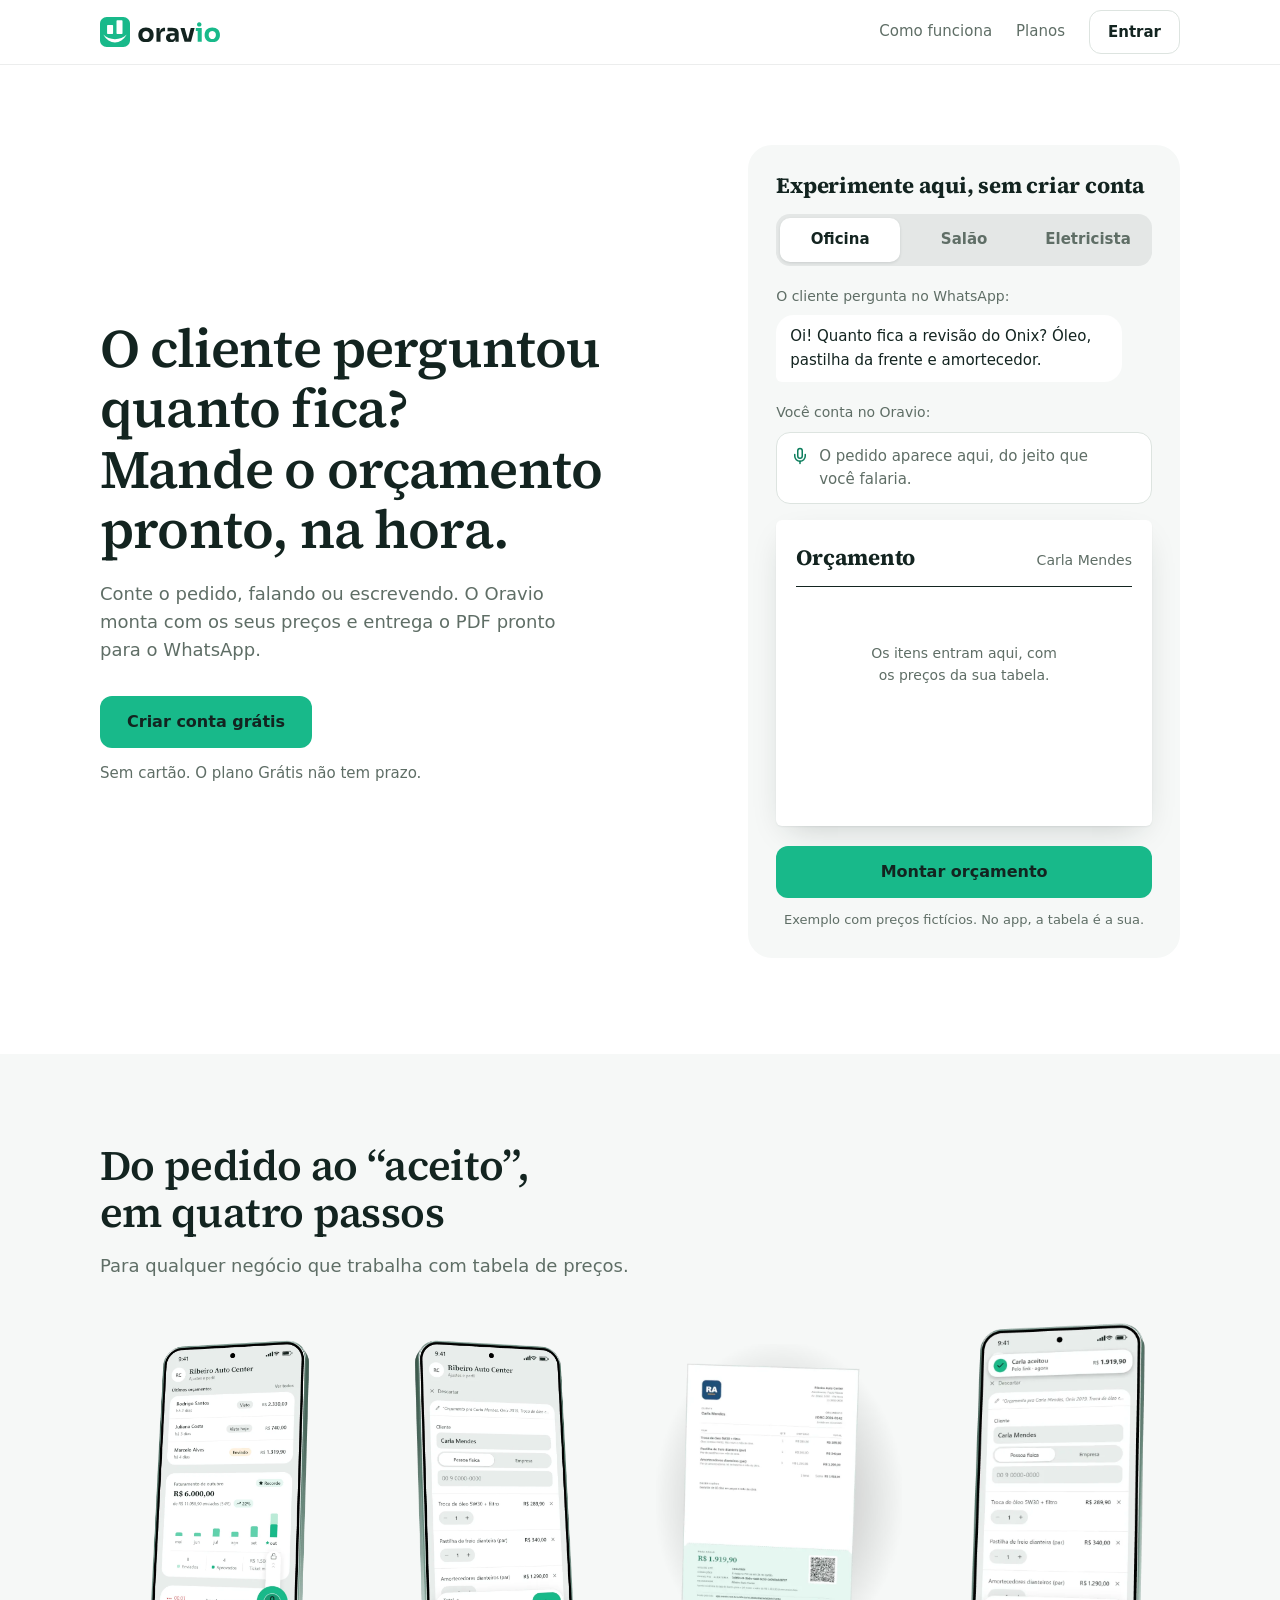
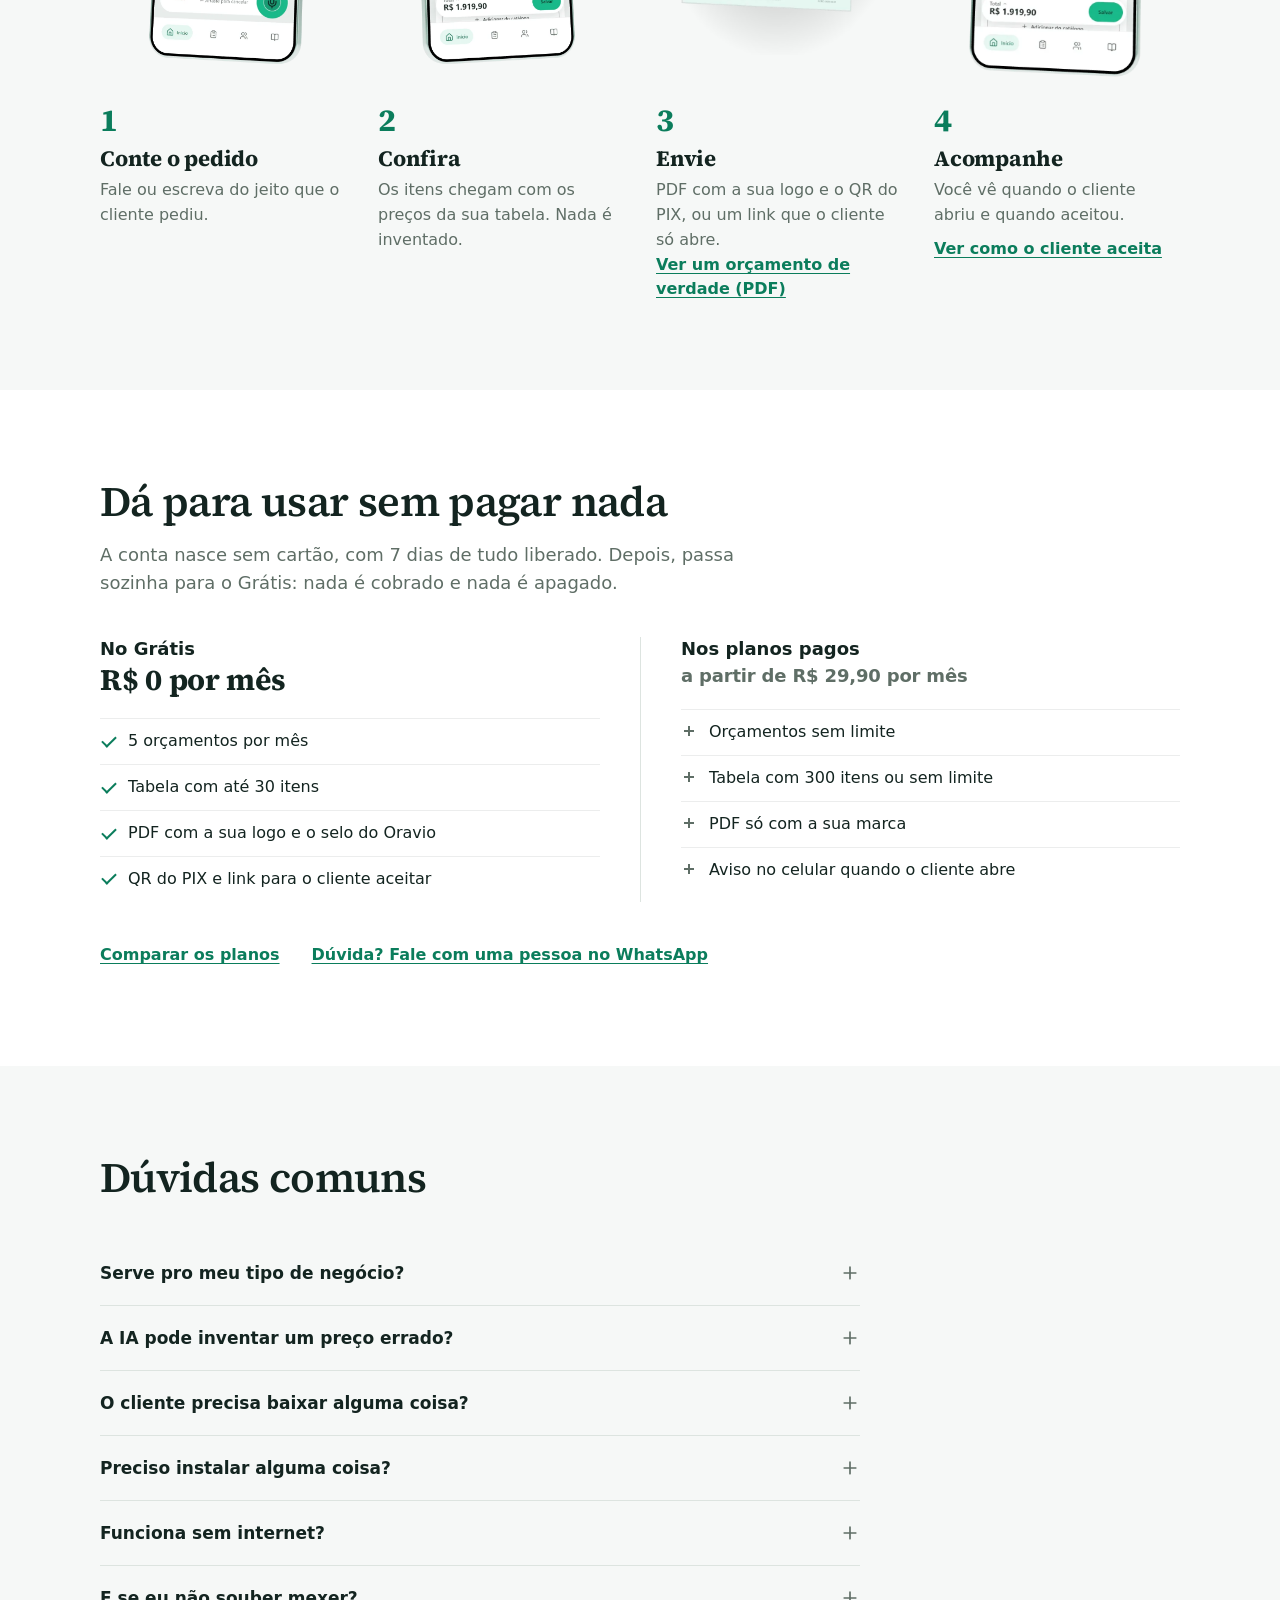
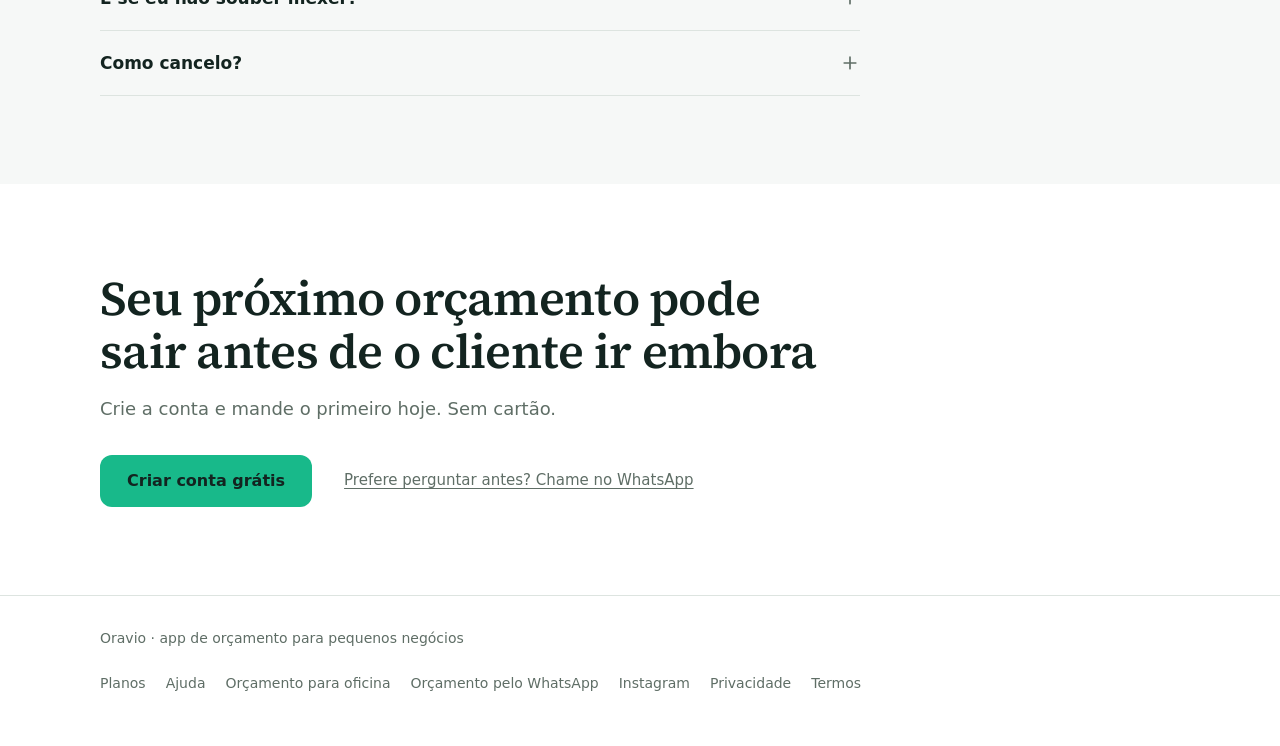
==== index.html @ 633d75f4 "Merge: aceite de exemplo da landing" ====
<!DOCTYPE html>
<html lang="pt-BR">
<head>
<meta charset="UTF-8">
<meta name="viewport" content="width=device-width, initial-scale=1.0, viewport-fit=cover">
<title>Oravio — App de orçamento para prestadores de serviço</title>
<link rel="icon" href="/favicon.ico" sizes="48x48">
<link rel="icon" href="/favicon.svg" type="image/svg+xml">
<link rel="apple-touch-icon" href="/apple-touch-icon.png">
<meta name="color-scheme" content="light dark">
<meta name="theme-color" content="#ffffff" media="(prefers-color-scheme: light)">
<meta name="theme-color" content="#0b100e" media="(prefers-color-scheme: dark)">
<meta name="description" content="App de orçamento para pequenos negócios: conte o pedido e o Oravio monta o orçamento com a sua tabela de preços, em PDF com a sua marca, PIX e link para o cliente aceitar. Tem plano Grátis, sem cartão.">
<meta property="og:title" content="Oravio — App de orçamento para prestadores de serviço">
<meta property="og:description" content="O cliente perguntou quanto fica? Mande o orçamento pronto, na hora. Tem plano Grátis, sem cartão.">
<meta property="og:url" content="https://oravio.com.br">
<meta property="og:type" content="website">
<meta property="og:locale" content="pt_BR">
<meta property="og:site_name" content="Oravio">
<meta property="og:image" content="https://oravio.com.br/og-oravio.jpg?v=5">
<meta property="og:image:type" content="image/jpeg">
<meta property="og:image:width" content="1200">
<meta property="og:image:height" content="630">
<meta property="og:image:alt" content="O cliente perguntou quanto fica? Mande o orçamento pronto, na hora. Ao lado, a pergunta no WhatsApp e a folha do orçamento">
<meta name="twitter:card" content="summary_large_image">
<link rel="canonical" href="https://oravio.com.br/">
<!-- Dados estruturados: ajudam o Google a entender "Oravio" como marca (não só como
     palavra na página) e são a base do Painel de Conhecimento. O sameAs liga a marca
     ao Instagram oficial. -->
<script type="application/ld+json">
{
  "@context": "https://schema.org",
  "@graph": [
    {
      "@type": "Organization",
      "@id": "https://oravio.com.br/#organizacao",
      "name": "Oravio",
      "url": "https://oravio.com.br/",
      "logo": "https://oravio.com.br/apple-touch-icon.png",
      "sameAs": ["https://www.instagram.com/oravio.app"],
      "description": "Oravio é um aplicativo brasileiro de orçamentos para prestadores de serviço e autônomos."
    },
    {
      "@type": "WebSite",
      "@id": "https://oravio.com.br/#site",
      "url": "https://oravio.com.br/",
      "name": "Oravio",
      "inLanguage": "pt-BR",
      "publisher": { "@id": "https://oravio.com.br/#organizacao" }
    },
    {
      "@type": "SoftwareApplication",
      "@id": "https://oravio.com.br/#app",
      "name": "Oravio",
      "applicationCategory": "BusinessApplication",
      "operatingSystem": "Android, iOS, Web",
      "url": "https://app.oravio.com.br/",
      "inLanguage": "pt-BR",
      "description": "Aplicativo de orçamento por voz, texto ou foto para prestadores de serviço e autônomos. Monta o orçamento em PDF com a tabela de preços, PIX com QR Code e link para o cliente aceitar.",
      "publisher": { "@id": "https://oravio.com.br/#organizacao" }
    }
  ]
}
</script>
<link rel="preload" href="fonts/source-serif-4-latin.woff2" as="font" type="font/woff2" crossorigin>
<link rel="stylesheet" href="inicio.css">
<!-- Com JavaScript, a demonstração começa vazia e a pessoa monta; sem ele, o exemplo aparece pronto. -->
<script>document.documentElement.classList.add('js')</script>
<!-- MEDIÇÃO DE VISITAS (Umami Cloud, sem cookies). Ver docs/trafego-meta.md no app. -->
<script defer src="https://cloud.umami.is/script.js" data-website-id="9f0b3a62-4182-475e-bf6d-a09412da9a50" data-domains="oravio.com.br,www.oravio.com.br"></script>
</head>
<body>

<header class="topo">
  <div class="wrap topo-dentro">
    <a href="/" class="marca" aria-label="Oravio, página inicial"><svg width="30" height="30" viewBox="0 0 512 512" aria-hidden="true"><path d="M 115.2 0 L 396.8 0 C 460.5056 0 512 51.4944 512 115.2 L 512 396.8 C 512 460.5056 460.5056 512 396.8 512 L 115.2 512 C 51.4944 512 0 460.5056 0 396.8 L 0 115.2 C 0 51.4944 51.4944 0 115.2 0 Z" fill="#18b98a"></path><rect x="120.7" y="137.2" width="102.6" height="153.6" rx="12" fill="#ffffff"></rect><rect x="281.8" y="54.5" width="102.6" height="236.2" rx="12" fill="#ffffff"></rect><path d="M56 299 C156 480 356 480 456 299 C356 404 156 404 56 299 Z" fill="#ffffff"></path></svg> <svg viewBox="76 464 250.181 62.823" width="82.27" height="20.66" fill="none" aria-hidden="true"><path d="M100.233 480.592C103.887 480.592 107.129 481.184 109.959 482.367C112.841 483.499 115.285 485.068 117.292 487.075C119.299 489.082 120.842 491.424 121.923 494.1C123.003 496.724 123.544 499.503 123.544 502.436V504.211C123.544 507.093 123.029 509.846 122 512.471C120.971 515.043 119.453 517.333 117.446 519.34C115.491 521.347 113.072 522.942 110.19 524.126C107.309 525.258 103.99 525.823 100.233 525.823C96.5285 525.823 93.2351 525.258 90.3535 524.126C87.4719 522.942 85.0274 521.347 83.0205 519.34C81.0653 517.333 79.5731 515.043 78.5439 512.471C77.5148 509.846 77 507.093 77 504.211V502.436C77 499.503 77.5148 496.724 78.5439 494.1C79.6246 491.424 81.168 489.082 83.1748 487.075C85.2331 485.068 87.7034 483.499 90.585 482.367C93.4666 481.184 96.6828 480.592 100.233 480.592ZM100.233 491.012C97.9693 491.012 96.0138 491.552 94.3672 492.633C92.7205 493.713 91.4598 495.181 90.585 497.033C89.7617 498.834 89.3496 500.944 89.3496 503.362C89.3496 505.626 89.7617 507.685 90.585 509.537C91.4083 511.39 92.6434 512.83 94.29 513.859C95.9367 514.889 97.9178 515.403 100.233 515.403C102.652 515.403 104.659 514.889 106.254 513.859C107.849 512.83 109.059 511.39 109.882 509.537C110.757 507.685 111.194 505.626 111.194 503.362C111.194 500.944 110.757 498.834 109.882 497.033C109.007 495.181 107.746 493.713 106.1 492.633C104.504 491.552 102.549 491.012 100.233 491.012Z" fill="currentColor" fill-rule="evenodd" clip-rule="evenodd"></path><path d="M179.71 481.363C184.032 481.363 187.661 481.981 190.594 483.216C193.578 484.451 195.842 486.329 197.386 488.851C198.929 491.321 199.701 494.511 199.701 498.422V524.357H189.898V516.205C189.554 517.292 189.117 518.285 188.586 519.186C187.454 521.192 185.859 522.736 183.801 523.816C181.794 524.897 179.324 525.438 176.391 525.438C173.355 525.437 170.679 524.897 168.363 523.816C166.099 522.736 164.324 521.192 163.037 519.186C161.751 517.127 161.107 514.683 161.107 511.853C161.107 508.765 161.906 506.243 163.501 504.288C165.096 502.281 167.334 500.815 170.216 499.889C173.097 498.911 176.416 498.422 180.173 498.422H187.814V498.268C187.814 496.106 187.3 494.486 186.271 493.405C185.241 492.325 183.595 491.784 181.331 491.784C180.199 491.784 178.706 491.81 176.854 491.861C175.001 491.913 173.097 491.99 171.142 492.093C169.186 492.196 167.411 492.298 165.816 492.401V481.981C167 481.879 168.389 481.776 169.984 481.673C171.579 481.57 173.226 481.492 174.924 481.44C176.622 481.389 178.218 481.363 179.71 481.363ZM180.096 505.292C177.934 505.292 176.262 505.832 175.078 506.913C173.946 507.942 173.381 509.357 173.381 511.158C173.381 512.856 173.946 514.246 175.078 515.326C176.262 516.355 177.934 516.87 180.096 516.87C181.485 516.87 182.72 516.638 183.801 516.175C184.933 515.66 185.859 514.811 186.579 513.628C187.299 512.444 187.712 510.798 187.814 508.688V505.292H180.096Z" fill="currentColor" fill-rule="evenodd" clip-rule="evenodd"></path><path d="M158.252 492.17H155.165C151.769 492.17 149.144 493.096 147.292 494.948C145.439 496.749 144.513 499.375 144.513 502.822V524.357H132.163V482.059H141.966V496.02C142.435 492.034 143.619 488.821 145.517 486.381C148.09 483.139 151.795 481.519 156.632 481.519H158.252V492.17Z" fill="currentColor"></path><path d="M226.687 514.091H228.513L236.287 482.059H248.174L237.213 524.357H217.607L204.949 482.059H217.685L226.687 514.091Z" fill="currentColor"></path><path d="M301.87 480.592C305.524 480.592 308.766 481.184 311.596 482.367C314.477 483.499 316.922 485.068 318.929 487.075C320.936 489.082 322.479 491.424 323.56 494.1C324.64 496.724 325.181 499.503 325.181 502.436V504.211C325.181 507.093 324.666 509.846 323.637 512.471C322.608 515.043 321.09 517.333 319.083 519.34C317.128 521.347 314.709 522.942 311.827 524.126C308.946 525.258 305.626 525.823 301.87 525.823C298.165 525.823 294.872 525.258 291.99 524.126C289.109 522.942 286.664 521.347 284.657 519.34C282.702 517.333 281.21 515.043 280.181 512.471C279.151 509.846 278.637 507.093 278.637 504.211V502.436C278.637 499.503 279.152 496.724 280.181 494.1C281.261 491.424 282.805 489.082 284.812 487.075C286.87 485.068 289.34 483.499 292.222 482.367C295.103 481.184 298.32 480.592 301.87 480.592ZM296.004 492.633C297.651 491.552 299.606 491.012 301.87 491.012C304.186 491.012 306.141 491.552 307.736 492.633C309.383 493.713 310.644 495.181 311.519 497.033C312.393 498.834 312.831 500.944 312.831 503.362C312.831 505.626 312.393 507.685 311.519 509.537C310.695 511.39 309.486 512.83 307.891 513.859C306.295 514.888 304.289 515.403 301.87 515.403C299.555 515.403 297.573 514.889 295.927 513.859C294.28 512.83 293.045 511.39 292.222 509.537C291.398 507.685 290.987 505.626 290.987 503.362C290.987 500.944 291.398 498.834 292.222 497.033C293.096 495.181 294.357 493.713 296.004 492.633Z" fill="#18b98a" fill-rule="evenodd" clip-rule="evenodd"></path><path d="M269.839 524.357H257.489V491.167H251.854V482.059H269.839V524.357Z" fill="#18b98a"></path><path d="M262.274 465C264.59 465 266.289 465.618 267.369 466.853C268.501 468.036 269.067 469.58 269.067 471.483C269.067 473.336 268.501 474.88 267.369 476.115C266.289 477.299 264.59 477.891 262.274 477.891C259.959 477.891 258.235 477.299 257.103 476.115C256.022 474.88 255.481 473.336 255.481 471.483C255.482 469.58 256.022 468.036 257.103 466.853C258.235 465.618 259.959 465 262.274 465Z" fill="#18b98a"></path></svg></a>
    <nav class="topo-links" aria-label="Principal">
      <a href="#passos" class="so-largo">Como funciona</a>
      <a href="planos.html" class="so-largo">Planos</a>
      <a href="https://app.oravio.com.br" class="btn btn-contorno">Entrar</a>
    </nav>
  </div>
</header>

<main>
  <!-- 1. A PROMESSA (a mesma do anúncio) e a DEMONSTRAÇÃO. O texto está no HTML desde o primeiro
       quadro: nada de título entrando palavra por palavra. Sem etiqueta acima do título e sem
       pedaço do título em outra cor (as marcas de página feita em série; ver docs/landing.md). -->
  <section class="heroi">
    <div class="wrap heroi-grade">
      <div class="heroi-texto">
        <h1>O cliente perguntou quanto fica?<br> Mande o orçamento pronto, na hora.</h1>
        <p class="heroi-apoio">Conte o pedido, falando ou escrevendo. O Oravio monta com os seus preços e entrega o PDF pronto para o WhatsApp.</p>
        <div class="heroi-acao" id="heroi-acao">
          <a data-track="cta-signup" href="https://app.oravio.com.br/cadastro" class="btn btn-primario">Criar conta grátis</a>
          <p class="garantia">Sem cartão. O plano Grátis não tem prazo.</p>
        </div>
      </div>

      <!-- A demonstração: em cima, a conversa (o cliente pergunta, você conta); embaixo, a FOLHA do
           orçamento se montando. A folha é o objeto do mundo de quem orça: é ela que vai pro cliente. -->
      <div class="demo" id="demo" aria-labelledby="demo-titulo">
        <h2 class="demo-titulo" id="demo-titulo">Experimente aqui, sem criar conta</h2>
        <div class="ramos" role="group" aria-label="Negócio do exemplo">
          <button type="button" class="ramo" data-ramo="oficina" aria-pressed="true">Oficina</button>
          <button type="button" class="ramo" data-ramo="salao" aria-pressed="false">Salão</button>
          <button type="button" class="ramo" data-ramo="eletrica" aria-pressed="false">Eletricista</button>
        </div>

        <p class="rotulo">O cliente pergunta no WhatsApp:</p>
        <p class="balao" id="demo-balao">Oi! Quanto fica a revisão do Onix? Óleo, pastilha da frente e amortecedor.</p>

        <p class="rotulo">Você conta no Oravio:</p>
        <p class="frase"><svg width="18" height="18" viewBox="0 0 24 24" fill="none" stroke="currentColor" stroke-width="2" stroke-linecap="round" stroke-linejoin="round" aria-hidden="true"><path d="M12 19v3"/><path d="M19 10v2a7 7 0 0 1-14 0v-2"/><rect x="9" y="2" width="6" height="13" rx="3"/></svg><span class="frase-texto" id="demo-frase">Orçamento pra Carla Mendes. Troca de óleo com filtro, pastilha de freio da frente e amortecedores da frente.</span></p>

        <div class="folha">
          <p class="folha-cabeca"><span class="folha-titulo">Orçamento</span><span class="folha-cliente" id="demo-cliente">Carla Mendes</span></p>
          <div class="resultado">
            <ul class="itens" id="demo-itens">
              <li class="item"><span class="item-qtd">1×</span><span>Troca de óleo 5W30 + filtro</span><span class="item-preco">R$ 289,90</span></li>
              <li class="item"><span class="item-qtd">1×</span><span>Pastilha de freio dianteira (par)</span><span class="item-preco">R$ 340,00</span></li>
              <li class="item"><span class="item-qtd">1×</span><span>Amortecedores dianteiros (par)</span><span class="item-preco">R$ 1.290,00</span></li>
            </ul>
            <p class="itens-vazio">Os itens entram aqui, com os preços da sua tabela.</p>
            <p class="procurando" id="demo-procurando" aria-hidden="true"></p>
            <p class="total"><span>Total</span><strong id="demo-total">R$ 1.919,90</strong></p>
          </div>
        </div>
        <p class="so-leitor" id="demo-aviso" aria-live="polite"></p>

        <!-- O botão "Montar" e o convite dividem o mesmo lugar, no pé da caixa: um sai, o outro entra. -->
        <button type="button" class="btn btn-primario btn-largo btn-montar" id="demo-montar">Montar orçamento</button>
        <div class="fim">
          <p class="saidas">Sai em PDF com a sua marca, QR do PIX e link para o cliente aceitar.</p>
          <a data-track="cta-signup" href="https://app.oravio.com.br/cadastro" class="btn btn-primario btn-largo">Fazer com os meus preços</a>
          <button type="button" class="de-novo" id="demo-de-novo">Montar de novo</button>
        </div>
        <p class="demo-nota">Exemplo com preços fictícios. No app, a tabela é a sua.</p>
      </div>
    </div>
  </section>

  <!-- 2. COMO FUNCIONA: quatro passos, um argumento em cada, com telas reais do app. -->
  <section class="secao secao-alt" id="passos">
    <div class="wrap">
      <div class="secao-cabeca">
        <h2>Do pedido ao “aceito”, em quatro passos</h2>
        <p>Para qualquer negócio que trabalha com tabela de preços.</p>
      </div>
      <ol class="passos">
        <li class="passo">
          <div class="passo-tela"><picture><source srcset="fale-gravando-escuro.webp" media="(prefers-color-scheme: dark)"><img src="fale-gravando-claro.webp" width="705" height="1320" loading="lazy" alt="Tela inicial do Oravio gravando o pedido, com os últimos orçamentos e o faturamento do mês"></picture></div>
          <span class="passo-num" aria-hidden="true">1</span>
          <h3>Conte o pedido</h3>
          <p>Fale ou escreva do jeito que o cliente pediu.</p>
        </li>
        <li class="passo">
          <div class="passo-tela"><picture><source srcset="confira-itens-escuro.webp" media="(prefers-color-scheme: dark)"><img src="confira-itens-claro.webp" width="705" height="1320" loading="lazy" alt="Tela de conferir: cliente Carla Mendes, três itens com preço e o total de R$ 1.919,90"></picture></div>
          <span class="passo-num" aria-hidden="true">2</span>
          <h3>Confira</h3>
          <p>Os itens chegam com os preços da sua tabela. Nada é inventado.</p>
        </li>
        <li class="passo">
          <div class="passo-tela"><picture><source srcset="passo-pdf-escuro.webp" media="(prefers-color-scheme: dark)"><img src="passo-pdf-claro.webp" width="700" height="886" loading="lazy" alt="PDF do orçamento com a logo da oficina, os itens, o total e o QR Code do PIX"></picture></div>
          <span class="passo-num" aria-hidden="true">3</span>
          <h3>Envie</h3>
          <p>PDF com a sua logo e o QR do PIX, ou um link que o cliente só abre.</p>
          <!-- O PDF de exemplo: o mesmo da imagem acima, gerado pela função do app (oravio:
               scripts/landing/folha-pdf.mts com SEM_LINK=1). Quem orça quer ver o papel que o
               cliente vai receber. Sem a linha do link: o token é fictício. -->
          <a class="passo-link" data-track="pdf-exemplo" href="orcamento-exemplo.pdf" target="_blank" rel="noopener">Ver um orçamento de verdade (PDF)</a>
        </li>
        <li class="passo">
          <div class="passo-tela"><picture><source srcset="passo-aceite-escuro.webp" media="(prefers-color-scheme: dark)"><img src="passo-aceite-claro.webp" width="522" height="1035" loading="lazy" alt="Aviso no app: Carla aceitou pelo link, R$ 1.919,90"></picture></div>
          <span class="passo-num" aria-hidden="true">4</span>
          <h3>Acompanhe</h3>
          <p>Você vê quando o cliente abriu e quando aceitou.</p>
          <!-- O aceite de exemplo: a página que o cliente recebe, com os dados da oficina. O
               visitante faz o papel do cliente e toca em Aceitar (exemplo-aceite.html). -->
          <a class="passo-link" data-track="aceite-exemplo" href="exemplo-aceite.html">Ver como o cliente aceita</a>
        </li>
      </ol>
    </div>
  </section>

  <!-- 3. O GRÁTIS (10/11/2026, pedido do dono: "não quero que pareça obrigado a ter um plano pago").
       O Grátis aparece como plano de verdade, não como consolação do fim do teste: uma frase
       sobre o que acontece com a conta e, embaixo, o que o Grátis faz e o que o pago acrescenta.
       (A linha do tempo "hoje, 8º dia, depois" saiu no mesmo dia: repetia a frase e pesava a leitura.)
       Os números repetem PLANO_GRATIS e SO_NOS_PAGOS da vitrine do app (oravio:
       src/components/secao-plano.tsx) e a planos.html. Mudou lá, muda aqui no mesmo dia. -->
  <section class="secao" id="gratis">
    <div class="wrap">
      <div class="secao-cabeca">
        <h2>Dá para usar sem pagar nada</h2>
        <p>A conta nasce sem cartão, com 7 dias de tudo liberado. Depois, passa sozinha para o Grátis: nada é cobrado e nada é apagado.</p>
      </div>

      <div class="comparar">
        <div class="comparar-col">
          <h3>No Grátis <span class="preco">R$ 0 por mês</span></h3>
          <ul>
            <li>5 orçamentos por mês</li>
            <li>Tabela com até 30 itens</li>
            <li>PDF com a sua logo e o selo do Oravio</li>
            <li>QR do PIX e link para o cliente aceitar</li>
          </ul>
        </div>
        <div class="comparar-col comparar-pago">
          <h3>Nos planos pagos <span class="preco">a partir de R$ 29,90 por mês</span></h3>
          <ul>
            <li>Orçamentos sem limite</li>
            <li>Tabela com 300 itens ou sem limite</li>
            <li>PDF só com a sua marca</li>
            <li>Aviso no celular quando o cliente abre</li>
          </ul>
        </div>
      </div>

      <div class="gratis-pe">
        <a href="planos.html">Comparar os planos</a>
        <a data-track="whatsapp" href="https://wa.me/558688197951?text=Oi%21%20Tenho%20uma%20d%C3%BAvida%20sobre%20o%20Oravio.">Dúvida? Fale com uma pessoa no WhatsApp</a>
      </div>
    </div>
  </section>

  <!-- 4. DÚVIDAS: só o que trava o cadastro. As outras ficam na Ajuda. -->
  <section class="secao secao-alt" id="duvidas">
    <div class="wrap">
      <div class="secao-cabeca"><h2>Dúvidas comuns</h2></div>
      <div class="duvidas">
        <details>
          <summary>Serve pro meu tipo de negócio?<svg width="20" height="20" viewBox="0 0 24 24" fill="none" stroke="currentColor" stroke-width="2" stroke-linecap="round" aria-hidden="true"><path d="M12 5v14M5 12h14"/></svg></summary>
          <p>Se você manda orçamento com tabela de preços, serve. Oficina, salão, clínica, assistência técnica, elétrica, locação e por aí vai: o Oravio não é preso a um ramo.</p>
        </details>
        <details>
          <summary>A IA pode inventar um preço errado?<svg width="20" height="20" viewBox="0 0 24 24" fill="none" stroke="currentColor" stroke-width="2" stroke-linecap="round" aria-hidden="true"><path d="M12 5v14M5 12h14"/></svg></summary>
          <p>Não. O Oravio só usa os valores da sua tabela. Ele casa cada item do pedido com o que está cadastrado e mostra tudo para você conferir antes de salvar.</p>
        </details>
        <details>
          <summary>O cliente precisa baixar alguma coisa?<svg width="20" height="20" viewBox="0 0 24 24" fill="none" stroke="currentColor" stroke-width="2" stroke-linecap="round" aria-hidden="true"><path d="M12 5v14M5 12h14"/></svg></summary>
          <p>Não. Ele recebe o PDF no WhatsApp ou abre o link no navegador, vê o orçamento, paga pelo PIX e aceita com um toque.</p>
        </details>
        <details>
          <summary>Preciso instalar alguma coisa?<svg width="20" height="20" viewBox="0 0 24 24" fill="none" stroke="currentColor" stroke-width="2" stroke-linecap="round" aria-hidden="true"><path d="M12 5v14M5 12h14"/></svg></summary>
          <p>Não. O Oravio abre no navegador do celular ou do computador que você já tem. Se quiser, dá para pôr na tela inicial e abrir como um app.</p>
        </details>
        <details>
          <summary>Funciona sem internet?<svg width="20" height="20" viewBox="0 0 24 24" fill="none" stroke="currentColor" stroke-width="2" stroke-linecap="round" aria-hidden="true"><path d="M12 5v14M5 12h14"/></svg></summary>
          <p>Dá para montar o orçamento pelo catálogo e salvar mesmo sem sinal, e o PDF sai do próprio celular. Quando a internet volta, tudo sobe sozinho. Para o Oravio entender o pedido falado ou escrito, precisa de internet.</p>
        </details>
        <details>
          <summary>E se eu não souber mexer?<svg width="20" height="20" viewBox="0 0 24 24" fill="none" stroke="currentColor" stroke-width="2" stroke-linecap="round" aria-hidden="true"><path d="M12 5v14M5 12h14"/></svg></summary>
          <p>Na primeira vez, o app mostra o caminho em três telas. Se travar em algo, chame no WhatsApp: quem responde é uma pessoa da equipe.</p>
        </details>
        <details>
          <summary>Como cancelo?<svg width="20" height="20" viewBox="0 0 24 24" fill="none" stroke="currentColor" stroke-width="2" stroke-linecap="round" aria-hidden="true"><path d="M12 5v14M5 12h14"/></svg></summary>
          <p>Não tem fidelidade. O plano pago se cancela no próprio app, quando quiser, e a conta volta ao Grátis. Se preferir sair de vez, a conta pode ser excluída em Ajustes.</p>
        </details>
      </div>
    </div>
  </section>

  <!-- 5. O CONVITE FINAL. -->
  <section class="secao final" id="final">
    <div class="wrap">
      <h2>Seu próximo orçamento pode sair antes de o cliente ir embora</h2>
      <p>Crie a conta e mande o primeiro hoje. Sem cartão.</p>
      <div class="final-acoes">
        <a data-track="cta-signup" href="https://app.oravio.com.br/cadastro" class="btn btn-primario">Criar conta grátis</a>
        <a class="zap" data-track="whatsapp" href="https://wa.me/558688197951?text=Oi%21%20Tenho%20uma%20d%C3%BAvida%20sobre%20o%20Oravio.">Prefere perguntar antes? Chame no WhatsApp</a>
      </div>
    </div>
  </section>
</main>

<footer class="rodape">
  <div class="wrap">
    <p>Oravio · app de orçamento para pequenos negócios</p>
    <nav aria-label="Rodapé">
      <a href="planos.html">Planos</a>
      <a href="ajuda.html">Ajuda</a>
      <a href="app-orcamento-oficina-mecanica.html">Orçamento para oficina</a>
      <a href="orcamento-oficina-whatsapp.html">Orçamento pelo WhatsApp</a>
      <a href="https://www.instagram.com/oravio.app">Instagram</a>
      <a href="https://app.oravio.com.br/privacidade">Privacidade</a>
      <a href="https://app.oravio.com.br/termos">Termos</a>
    </nav>
  </div>
</footer>

<div class="barra" id="barra" aria-hidden="true">
  <a data-track="cta-signup" href="https://app.oravio.com.br/cadastro" class="btn btn-primario btn-largo" tabindex="-1">Criar conta grátis, sem cartão</a>
</div>

<script src="origem.js" defer></script>
<script src="medicao.js" defer></script>
<script src="rastreio.js" defer></script>
<script src="demo.js" defer></script>
</body>
</html>
---- inicio.css ----
/* ============================================================
   ORAVIO — página inicial v5 (10/11/2026): a página que converte.
   Plano no repositório do app: docs/planos/027-landing-conversao.md.

   O QUE ELA FAZ: uma promessa só (a do anúncio), uma DEMONSTRAÇÃO que a pessoa toca antes de
   criar conta, telas reais em quatro passos, o plano Grátis explicado como plano de verdade e
   dúvidas. Um botão só ("Criar conta grátis"), repetido, e barra fixa no celular.

   A CARA (v5.1, 10/11/2026, "tirar o aspecto de feito por IA"): a mesma do app, não a de um
   modelo de landing. Por isso:
   - títulos na Source Serif 4, a serifa do app (só de 20px pra cima, a regra do app em
     docs/marca-temas.md); o resto na fonte do sistema, como no app;
   - uma peça só chama atenção: a FOLHA do orçamento se montando na demonstração. O resto
     é quieto: sem etiqueta em cima de título, sem pedaço de título colorido, sem frases
     soltas com "·", sem fileira de cartões iguais com ícone, sem sombra cinza em tudo;
   - número só onde há sequência de verdade (os passos e a linha do tempo da conta).

   Só a home usa este arquivo. As outras páginas (planos, ajuda, artigos, termos) continuam no
   estilo.css; os tokens abaixo são os mesmos de lá, que por sua vez vêm do app
   (src/app/globals.css). Regras herdadas que valem aqui:
   - 1rem = 10px (a régua do html), nada de px novo fora linha de 1px;
   - --green só PREENCHE; texto e ícone verdes usam --green-text;
   - o tema segue o aparelho, sem botão.
   ============================================================ */
:root{
  color-scheme:light;
  --bg:#ffffff; --surface:#f6f8f7; --superficie:#ffffff;
  --line:#dde4e0; --line-suave:rgba(19,36,32,.08);
  --green:#18b98a; --green-text:#0b7d5c; --green-fill:#e6f7f1; --on-green:#132420;
  --text:#132420; --muted:#5f6e66;
  --seg-ativo:#ffffff;
  --papel-sombra:0 .1rem .2rem rgba(19,36,32,.06),0 1.2rem 3.2rem -1.2rem rgba(19,36,32,.22);
  --entra:cubic-bezier(.2,0,0,1);
  --font-sans:-apple-system,BlinkMacSystemFont,system-ui,"Segoe UI",Roboto,"Helvetica Neue","Noto Sans",Arial,sans-serif;
  --font-titulo:'Source Serif 4',Georgia,var(--font-sans);
  --maxw:112rem;
}
@media (prefers-color-scheme:dark){
  :root{
    color-scheme:dark;
    --bg:#0b100e; --surface:#141c19; --superficie:#1e2824;
    --line:#2d3d37; --line-suave:rgba(45,61,55,.6);
    --green:#2de0ac; --green-text:#2de0ac; --green-fill:#0f3629;
    --text:#eef3f0; --muted:#9fb0a8;
    --seg-ativo:#2d3d37;
    --papel-sombra:0 .1rem .2rem rgba(0,0,0,.4),0 1.6rem 4rem -1.6rem rgba(0,0,0,.8);
  }
}
/* Só 600 e 700, latin: os pesos que o app usa (src/app/layout.tsx). Licença em fonts/SourceSerif4-OFL.txt. */
@font-face{font-family:'Source Serif 4';font-style:normal;font-weight:600 700;font-display:swap;src:url(fonts/source-serif-4-latin.woff2) format('woff2');unicode-range:U+0000-00FF,U+0131,U+0152-0153,U+02BB-02BC,U+02C6,U+02DA,U+02DC,U+0304,U+0308,U+0329,U+2000-206F,U+20AC,U+2122,U+2191,U+2193,U+2212,U+2215,U+FEFF,U+FFFD}

*{box-sizing:border-box;margin:0;padding:0}
html{font-size:62.5%;font-size:clamp(62.5%, min(62.5% + (100vw - 1440px) * .003125, 62.5% + (100vh - 650px) * .005), 81.25%);scroll-behavior:smooth;accent-color:var(--green)}
body{font-family:var(--font-sans);font-size:1.6rem;line-height:1.55;background:var(--bg);color:var(--text);-webkit-font-smoothing:antialiased;overflow-x:hidden}
::selection{background:var(--green-fill);color:var(--text)}
h1,h2{font-family:var(--font-titulo);font-weight:600;letter-spacing:-.015em;line-height:1.12;text-wrap:balance}
h3{font-weight:600;line-height:1.3;text-wrap:balance}
p{text-wrap:pretty}
a{color:inherit;text-underline-offset:.3rem;text-decoration-thickness:1px}
img{display:block;max-width:100%;height:auto}
button{font:inherit;color:inherit}
:focus-visible{outline:.2rem solid var(--green);outline-offset:.3rem;border-radius:.4rem}
.wrap{max-width:var(--maxw);margin:0 auto;padding:0 2rem}
.so-leitor{position:absolute;width:1px;height:1px;overflow:hidden;clip:rect(0 0 0 0);white-space:nowrap}

/* ---------- Botões ---------- */
.btn{display:inline-flex;align-items:center;justify-content:center;gap:.8rem;min-height:5.2rem;padding:0 2.6rem;border-radius:1.2rem;border:1px solid transparent;font-weight:700;font-size:1.6rem;line-height:1.2;text-decoration:none;cursor:pointer;transition-property:scale,background-color,border-color;transition-duration:.15s;transition-timing-function:ease-out}
.btn:active{scale:.96}
.btn-primario{background:var(--green);color:var(--on-green)}
.btn-primario:hover{background:color-mix(in oklch,var(--green) 88%,var(--text))}
.btn-contorno{background:transparent;border-color:var(--line);color:var(--text);font-weight:600}
.btn-contorno:hover{border-color:var(--text)}
.btn-largo{width:100%}
.garantia{margin-top:1.4rem;font-size:1.5rem;color:var(--muted);max-width:44rem}

/* ---------- Cabeçalho: marca e "Entrar". Sem menu: cada link a mais é uma saída. ---------- */
.topo{position:sticky;top:0;z-index:20;background:var(--bg);border-bottom:1px solid var(--line-suave)}
.topo-dentro{display:flex;align-items:center;justify-content:space-between;gap:1.6rem;min-height:6.4rem}
.marca{display:inline-flex;align-items:center;gap:.8rem;color:var(--text);text-decoration:none}
.topo-links{display:flex;align-items:center;gap:2.4rem;font-size:1.5rem}
.topo-links a{text-decoration:none;color:var(--muted)}
.topo-links a:hover{color:var(--text)}
.topo-links .btn{min-height:4.4rem;padding:0 1.8rem;font-size:1.5rem;color:var(--text)}
.so-largo{display:none}
@media (min-width:761px){.so-largo{display:inline}}

/* ---------- Herói: promessa + demonstração ---------- */
.heroi{padding:4rem 0 6.4rem}
.heroi-grade{display:grid;gap:4rem;align-items:start}
@media (min-width:960px){
  .heroi{padding:8rem 0 9.6rem}
  .heroi-grade{grid-template-columns:1.15fr .85fr;gap:6.4rem;align-items:center}
}
.heroi h1{font-size:clamp(3.4rem,8.8vw,5.4rem)}
.heroi-apoio{margin-top:2rem;font-size:1.8rem;color:var(--muted);max-width:50rem}
.heroi-acao{margin-top:3.2rem}
@media (max-width:480px){.heroi-acao .btn{width:100%}}

/* ---------- A demonstração ----------
   Um orçamento de exemplo, montado na hora, SEM conta e SEM IA (dados fixos no demo.js).
   Em cima a conversa, embaixo a FOLHA: a peça que vai para o cliente, e a única da página
   com sombra de papel. O espaço do resultado é reservado desde o início (visibility, não
   display): os itens entram sem empurrar a página. Os três exemplos têm três itens cada. */
.demo{background:var(--surface);border-radius:2.4rem;padding:2.4rem 2rem}
@media (min-width:480px){.demo{padding:2.8rem}}
.demo-titulo{font-family:var(--font-titulo);font-size:2.2rem;font-weight:700;letter-spacing:-.01em}

/* Os ramos: controle segmentado, como os do app. */
.ramos{display:grid;grid-template-columns:repeat(3,1fr);gap:.4rem;margin-top:1.6rem;padding:.4rem;background:var(--line-suave);border-radius:1.4rem}
.ramo{min-height:4.4rem;padding:0 .8rem;border-radius:1rem;border:0;background:transparent;font-size:1.5rem;font-weight:600;color:var(--muted);cursor:pointer;transition-property:background-color,color,scale;transition-duration:.15s;transition-timing-function:ease-out}
.ramo:hover{color:var(--text)}
.ramo:active{scale:.96}
.ramo[aria-pressed="true"]{background:var(--seg-ativo);color:var(--text);box-shadow:0 .1rem .3rem rgba(19,36,32,.12)}

.rotulo{font-size:1.4rem;color:var(--muted);margin:2rem 0 .8rem}
.balao{display:inline-block;max-width:92%;background:var(--superficie);border-radius:1.8rem 1.8rem 1.8rem .6rem;padding:1rem 1.4rem;font-size:1.5rem}
.frase{display:flex;gap:1rem;align-items:flex-start;background:var(--superficie);border:1px solid var(--line);border-radius:1.4rem;padding:1.2rem 1.4rem;min-height:7.2rem;font-size:1.5rem}
.frase svg{flex:none;margin-top:.2rem;color:var(--green-text)}
.frase-texto:empty::before{content:"O pedido aparece aqui, do jeito que você falaria.";color:var(--muted)}
.demo .btn-montar{margin-top:2rem}
.demo.pronto .btn-montar{display:none}
.btn:disabled{opacity:.5;cursor:default}
/* "Procurando na sua tabela" aparece DENTRO da folha, no lugar dos itens: sem linha reservada fora. */
.procurando{position:absolute;inset:0 0 auto;min-height:15.6rem;display:grid;place-items:center;text-align:center;font-size:1.4rem;color:var(--muted);pointer-events:none}

/* A FOLHA do orçamento. */
.folha{margin-top:1.6rem;background:var(--superficie);border-radius:.6rem;padding:2rem 2rem 2.2rem;box-shadow:var(--papel-sombra)}
.folha-cabeca{display:flex;justify-content:space-between;align-items:baseline;gap:1.2rem;padding-bottom:1.2rem;border-bottom:1px solid var(--text)}
.folha-titulo{font-family:var(--font-titulo);font-size:2.2rem;font-weight:700;letter-spacing:-.01em}
.folha-cliente{font-size:1.4rem;color:var(--muted);text-align:right}
.resultado{position:relative}
.itens{list-style:none;min-height:15.6rem}
.item{display:grid;grid-template-columns:3rem 1fr auto;gap:.8rem;align-items:baseline;padding:1rem 0;border-bottom:1px solid var(--line-suave);font-size:1.5rem;opacity:0;transform:translateY(.8rem);filter:blur(4px);transition-property:opacity,transform,filter;transition-duration:.3s;transition-timing-function:var(--entra)}
.item.entra{opacity:1;transform:none;filter:none}
.item-qtd{color:var(--muted);font-variant-numeric:tabular-nums}
.item-preco{font-variant-numeric:tabular-nums;white-space:nowrap}
.itens-vazio{position:absolute;inset:0 0 auto;min-height:15.6rem;display:grid;place-items:center;text-align:center;text-wrap:balance;font-size:1.4rem;color:var(--muted);padding:0 2rem}
.demo.montando .itens-vazio,.demo.pronto .itens-vazio{display:none}
.total{display:flex;justify-content:space-between;align-items:baseline;padding-top:1.4rem;visibility:hidden}
.demo.montando .total,.demo.pronto .total{visibility:visible}
.total span{font-size:1.4rem;color:var(--muted)}
.total strong{font-family:var(--font-titulo);font-size:3rem;font-weight:700;font-variant-numeric:tabular-nums;letter-spacing:-.01em}

/* O convite só ocupa espaço quando aparece: entra no lugar do botão "Montar", no pé da caixa.
   Reservar o espaço dele deixava um vazio grande antes da montagem (visto no celular em 10/11). */
.fim{margin-top:2rem;display:none}
.demo.pronto .fim{display:block;animation:fim-entra .3s var(--entra) both}
@keyframes fim-entra{from{opacity:0;transform:translateY(.8rem)}}
.saidas{font-size:1.5rem;margin-bottom:1.4rem}
.de-novo{display:block;margin:1rem auto 0;background:none;border:0;min-height:4.4rem;padding:0 1.2rem;font-size:1.4rem;color:var(--muted);text-decoration:underline;text-underline-offset:.3rem;cursor:pointer}
.demo-nota{font-size:1.3rem;color:var(--muted);margin-top:1.2rem;text-align:center;text-wrap:balance}

/* Sem JavaScript (a classe .js vem do <head>): mostra o exemplo pronto, parado. Com
   JavaScript, o demo.js limpa e a pessoa monta. */
html:not(.js) .demo .btn-montar,html:not(.js) .demo .itens-vazio,html:not(.js) .de-novo{display:none}
html:not(.js) .item{opacity:1;transform:none;filter:none}
html:not(.js) .total{visibility:visible}
html:not(.js) .fim{display:block}
.js .demo:not(.vivo) .resultado,.js .demo:not(.vivo) .fim{visibility:hidden}

/* ---------- Seções ---------- */
.secao{padding:5.6rem 0}
@media (min-width:960px){.secao{padding:8.8rem 0}}
.secao-alt{background:var(--surface)}
.secao-cabeca{max-width:64rem;margin-bottom:4rem}
.secao-cabeca h2{font-size:clamp(2.8rem,6.4vw,4.2rem)}
.secao-cabeca p{margin-top:1.6rem;font-size:1.8rem;color:var(--muted)}

/* Quatro passos, com telas reais (dados fictícios: a oficina Ribeiro Auto Center). */
.passos{list-style:none;display:grid;gap:4rem;counter-reset:passo}
@media (min-width:761px){.passos{grid-template-columns:repeat(2,1fr);gap:5.6rem 4rem}}
@media (min-width:1100px){.passos{grid-template-columns:repeat(4,1fr);gap:3.2rem}}
.passo-tela{display:flex;justify-content:center;align-items:flex-end;height:36rem;margin-bottom:2.4rem}
/* O <picture> some do layout: senão a altura da caixa não chega à imagem e ela vaza por cima. */
.passo-tela picture{display:contents}
.passo-tela img{height:100%;width:auto;max-width:100%;object-fit:contain}
/* No celular, tela ao lado do texto: quatro passos empilhados com tela cheia davam quatro rolagens. */
@media (max-width:760px){
  .passos{gap:3.2rem}
  .passo{display:grid;grid-template-columns:11rem 1fr;grid-template-rows:auto auto auto 1fr;column-gap:1.8rem;align-items:start}
  .passo-tela{grid-column:1;grid-row:1 / span 4;height:21rem;margin:0}
  .passo>:not(.passo-tela){grid-column:2}
  .passo-num{margin-top:1.6rem}
}
/* O número do passo é tipografia, não um selo: a mesma serifa dos títulos, em verde. */
.passo-num{display:block;font-family:var(--font-titulo);font-weight:700;font-size:3.2rem;line-height:1;color:var(--green-text);margin-bottom:.8rem;font-variant-numeric:lining-nums}
.passo h3{font-family:var(--font-titulo);font-weight:700;font-size:2.2rem;letter-spacing:-.01em}
.passo p{margin-top:.6rem;color:var(--muted)}
.passo-link{display:inline-flex;align-items:center;min-height:4.4rem;color:var(--green-text);font-weight:600}

/* ---------- O Grátis ---------- */
/* O que o Grátis faz e o que o pago acrescenta: duas colunas e uma linha entre elas, sem cartão. */
.comparar{display:grid;gap:4rem}
@media (min-width:761px){.comparar{grid-template-columns:1fr 1fr;gap:0}.comparar-pago{border-left:1px solid var(--line);padding-left:4rem}.comparar-col:first-child{padding-right:4rem}}
.comparar h3{font-size:1.8rem;display:flex;flex-direction:column;gap:.2rem}
.comparar .preco{font-family:var(--font-titulo);font-weight:700;font-size:3rem;letter-spacing:-.01em;line-height:1.2;order:2}
.comparar-pago .preco{font-family:var(--font-sans);font-weight:600;font-size:1.8rem;color:var(--muted);line-height:1.5}
.comparar ul{list-style:none;margin-top:2rem}
.comparar li{position:relative;padding:1rem 0 1rem 2.8rem;border-top:1px solid var(--line-suave)}
.comparar li::before{content:"";position:absolute;left:.2rem;top:1.65rem;width:1.2rem;height:.6rem;border-left:.2rem solid var(--green-text);border-bottom:.2rem solid var(--green-text);rotate:-45deg}
.comparar-pago li::before{width:1rem;height:1rem;top:1.6rem;left:.3rem;border:0;rotate:0deg;background:linear-gradient(var(--muted),var(--muted)) center/100% .2rem no-repeat,linear-gradient(var(--muted),var(--muted)) center/.2rem 100% no-repeat}
.gratis-pe{margin-top:3.2rem;display:flex;flex-wrap:wrap;gap:1.2rem 3.2rem;align-items:center;font-size:1.6rem}
.gratis-pe a{color:var(--green-text);font-weight:600;min-height:4.4rem;display:inline-flex;align-items:center}

/* Dúvidas. */
.duvidas{max-width:76rem}
.duvidas details{border-bottom:1px solid var(--line)}
.duvidas summary{list-style:none;display:flex;justify-content:space-between;align-items:center;gap:1.6rem;min-height:6.4rem;padding:1.4rem 0;font-weight:600;font-size:1.7rem;cursor:pointer}
.duvidas summary::-webkit-details-marker{display:none}
.duvidas summary svg{flex:none;color:var(--muted);transition:rotate .2s ease-out}
.duvidas details[open] summary svg{rotate:45deg}
.duvidas details p{padding:0 0 2rem;color:var(--muted);max-width:64rem}

/* Convite final. */
.final h2{font-size:clamp(3rem,7vw,4.8rem);max-width:72rem}
.final p{margin-top:1.6rem;color:var(--muted);font-size:1.8rem;max-width:56rem}
.final-acoes{margin-top:3.2rem;display:flex;flex-wrap:wrap;align-items:center;gap:1.2rem 3.2rem}
@media (max-width:480px){.final-acoes .btn{width:100%}}
.final-acoes a.zap{font-size:1.5rem;color:var(--muted);min-height:4.4rem;display:inline-flex;align-items:center}

/* Rodapé. */
.rodape{border-top:1px solid var(--line);padding:3.2rem 0 4rem;font-size:1.4rem;color:var(--muted)}
.rodape nav{display:flex;flex-wrap:wrap;gap:.4rem 2rem;margin-top:1.2rem}
.rodape a{text-decoration:none;min-height:4.4rem;display:inline-flex;align-items:center}
.rodape a:hover{color:var(--text)}

/* ---------- Barra fixa do celular ----------
   Aparece quando o botão do herói sai da tela e some quando o convite final entra (demo.js).
   Fundo SÓLIDO (o vidro saiu do app em 04/10 e não volta aqui). O rodapé reserva a altura dela
   para nada ficar escondido atrás. */
.barra{position:fixed;left:0;right:0;bottom:0;z-index:30;background:var(--superficie);border-top:1px solid var(--line);padding:1.2rem 2rem calc(1.2rem + env(safe-area-inset-bottom));transform:translateY(110%);transition:transform .3s var(--entra)}
.barra.visivel{transform:none}
@media (min-width:761px){.barra{display:none}}
@media (max-width:760px){.rodape{padding-bottom:calc(10rem + env(safe-area-inset-bottom))}}

/* ---------- Menos movimento ---------- */
@media (prefers-reduced-motion:reduce){
  html{scroll-behavior:auto}
  .item{transform:none;filter:none;transition-property:opacity;transition-duration:.15s}
  .demo.pronto .fim{animation:none}
  .barra{transition:none}
  .btn:active,.ramo:active{scale:1}
}
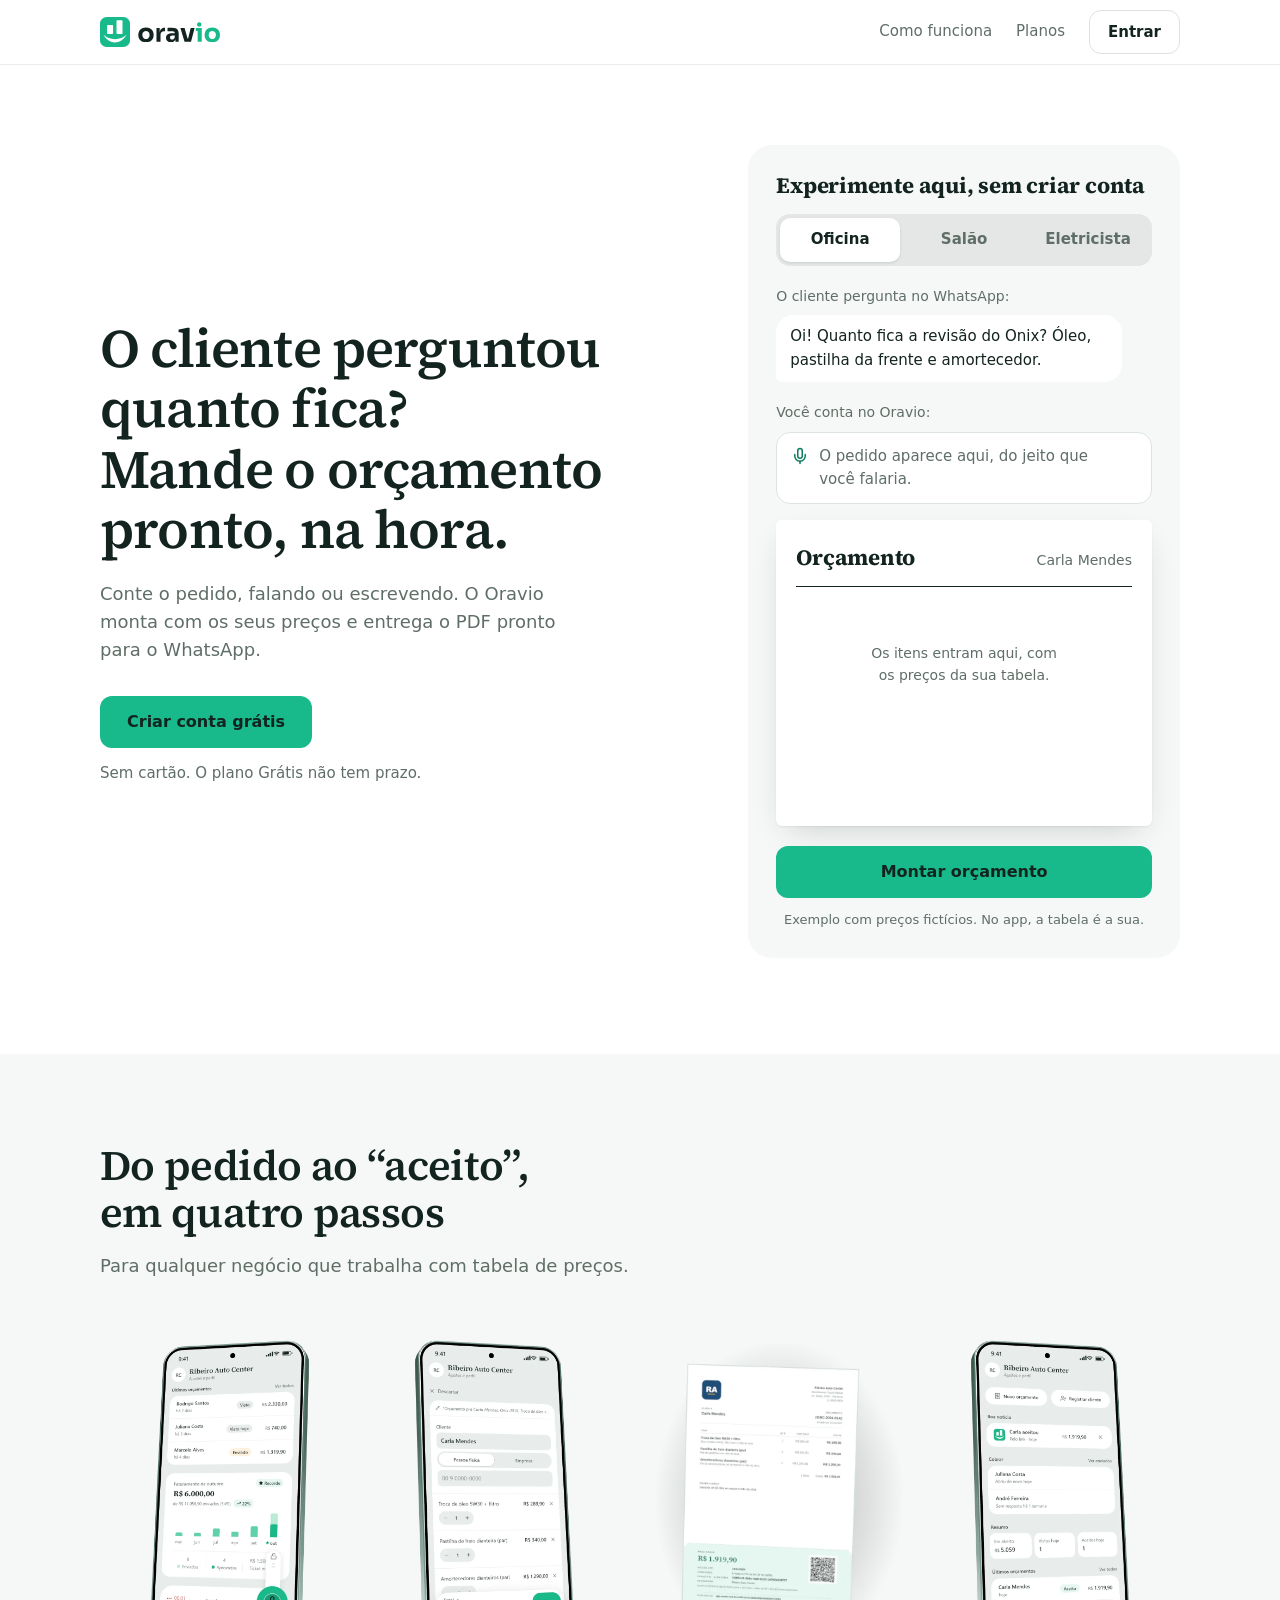
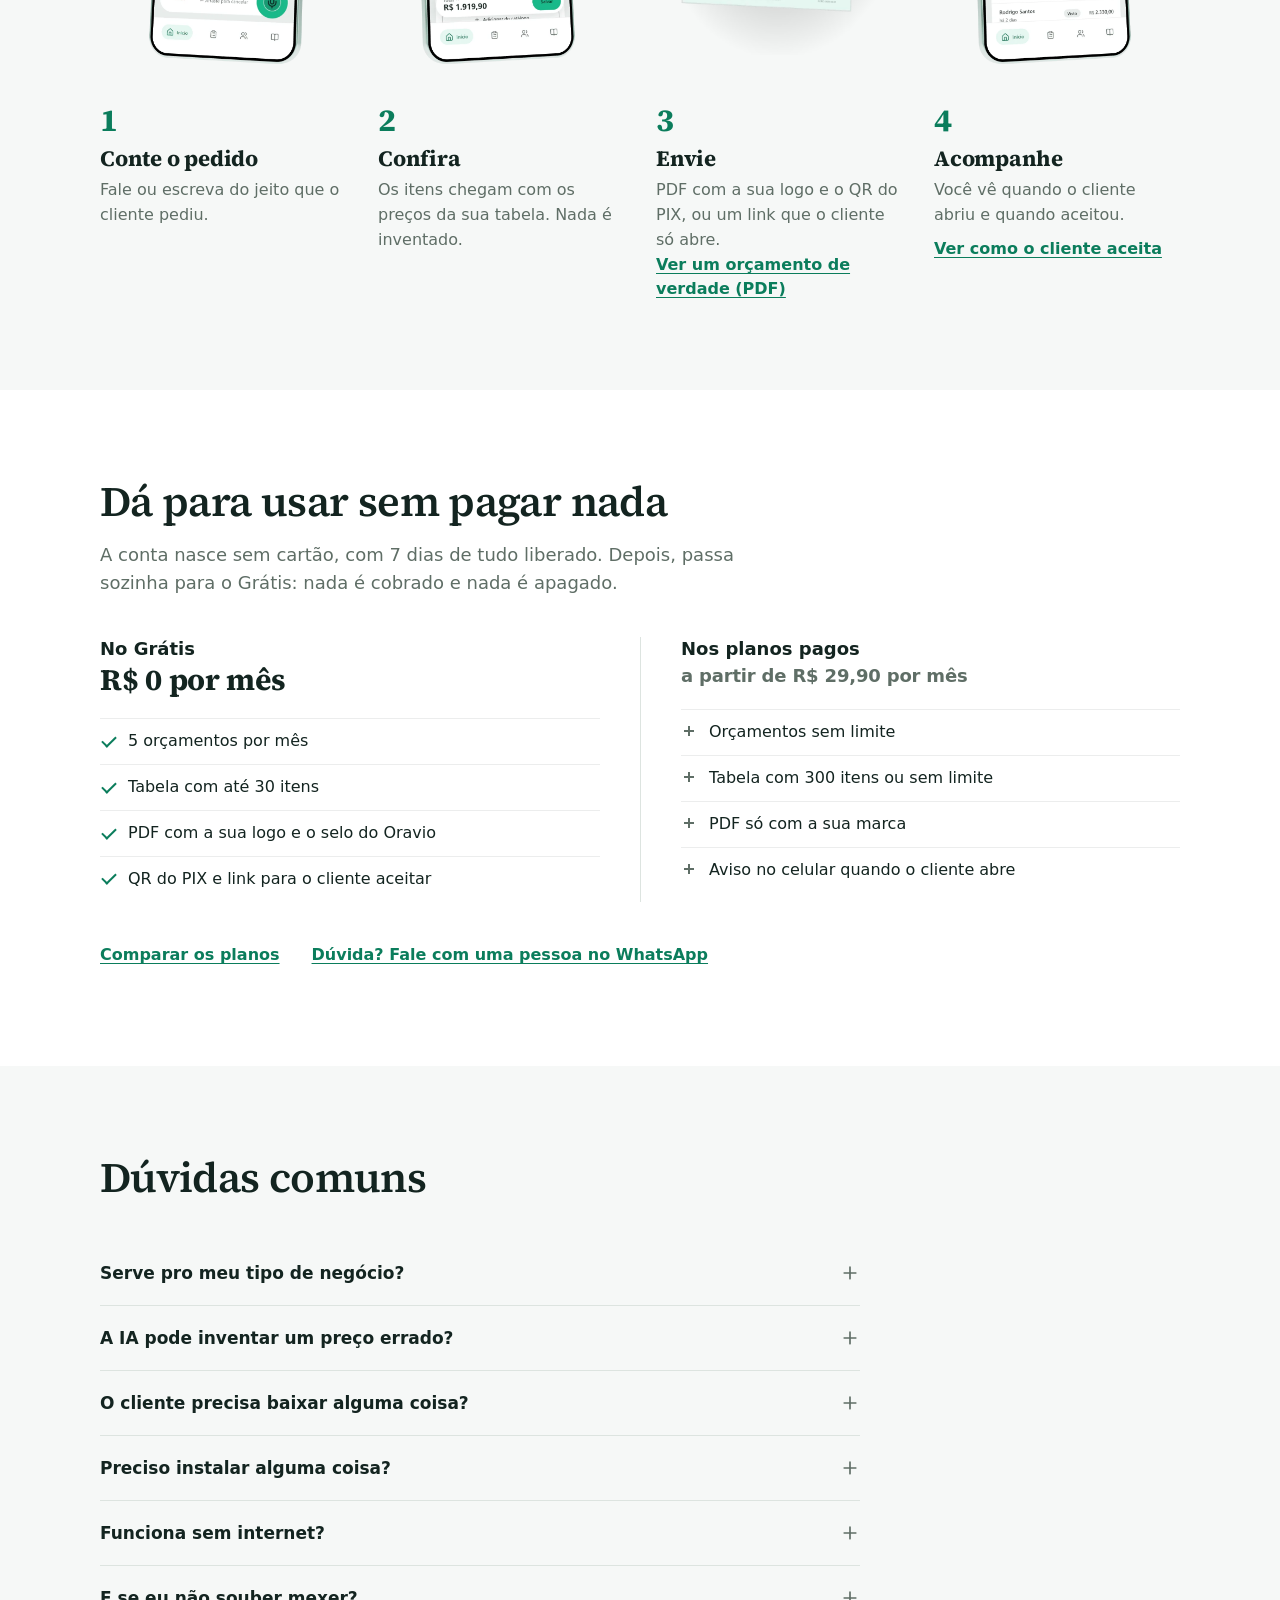
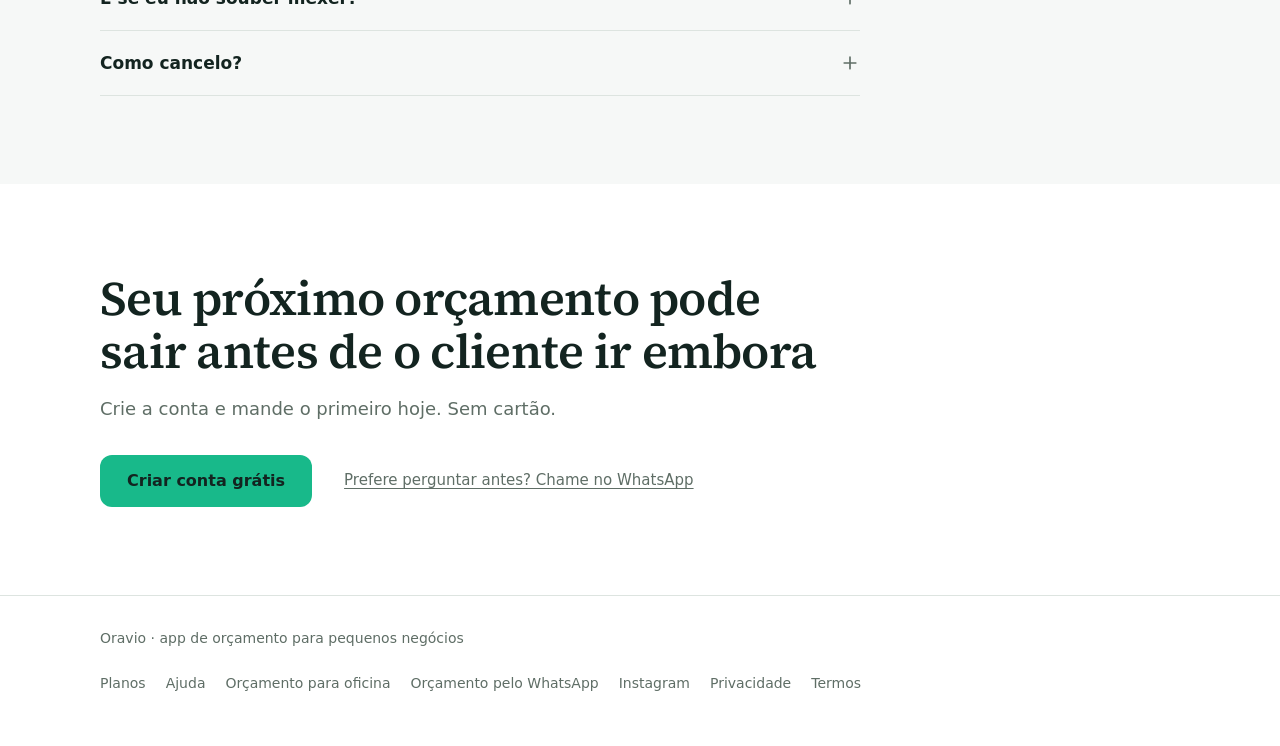
==== commit 1ba12774: "Home: passo 4 com a Início "Carla aceitou" (não repete mais o passo 2) Co-Authored-By: Claude Opus 5" ====
--- a/index.html
+++ b/index.html
@@ -171,7 +171,7 @@
           <a class="passo-link" data-track="pdf-exemplo" href="orcamento-exemplo.pdf" target="_blank" rel="noopener">Ver um orçamento de verdade (PDF)</a>
         </li>
         <li class="passo">
-          <div class="passo-tela"><picture><source srcset="passo-aceite-escuro.webp" media="(prefers-color-scheme: dark)"><img src="passo-aceite-claro.webp" width="522" height="1035" loading="lazy" alt="Aviso no app: Carla aceitou pelo link, R$ 1.919,90"></picture></div>
+          <div class="passo-tela"><picture><source srcset="acompanhe-aceite-escuro.webp" media="(prefers-color-scheme: dark)"><img src="acompanhe-aceite-claro.webp" width="705" height="1320" loading="lazy" alt="Tela inicial do Oravio com a boa notícia: Carla aceitou pelo link, R$ 1.919,90, e o orçamento dela marcado como Aceito"></picture></div>
           <span class="passo-num" aria-hidden="true">4</span>
           <h3>Acompanhe</h3>
           <p>Você vê quando o cliente abriu e quando aceitou.</p>
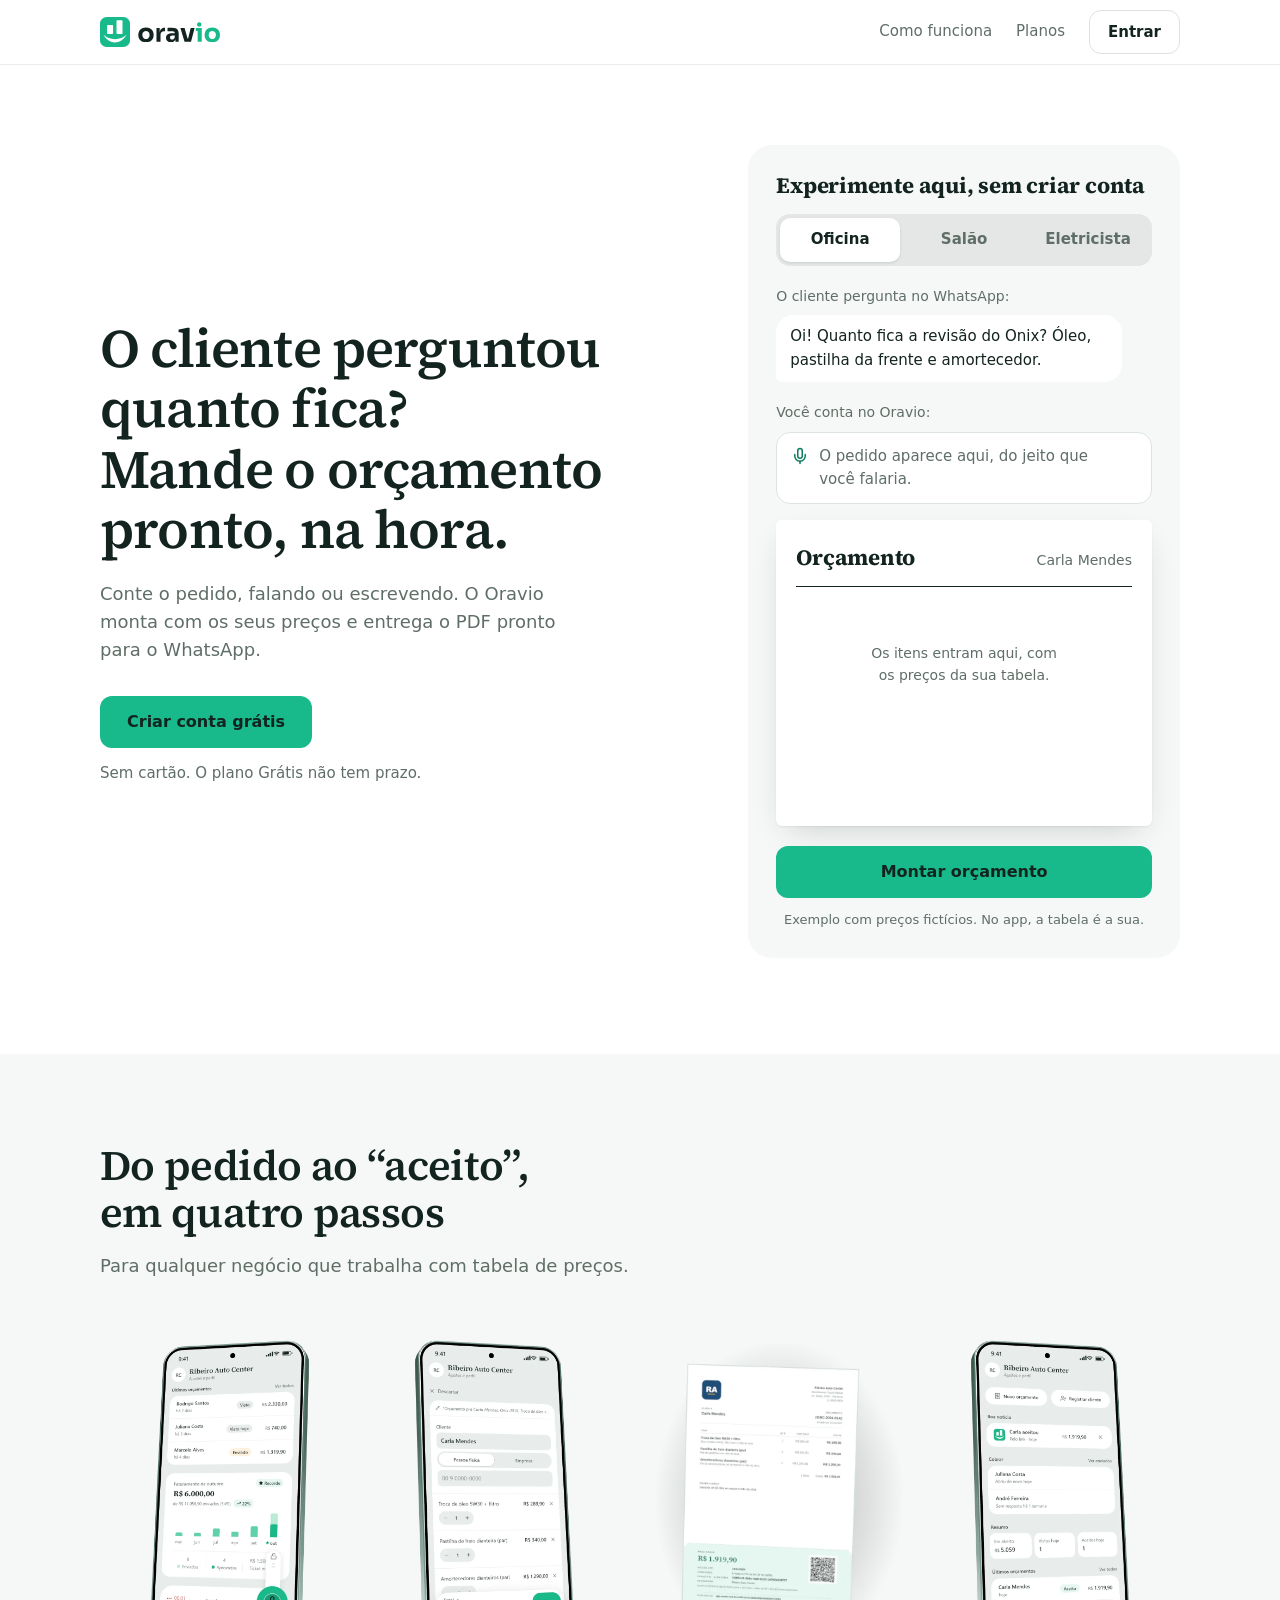
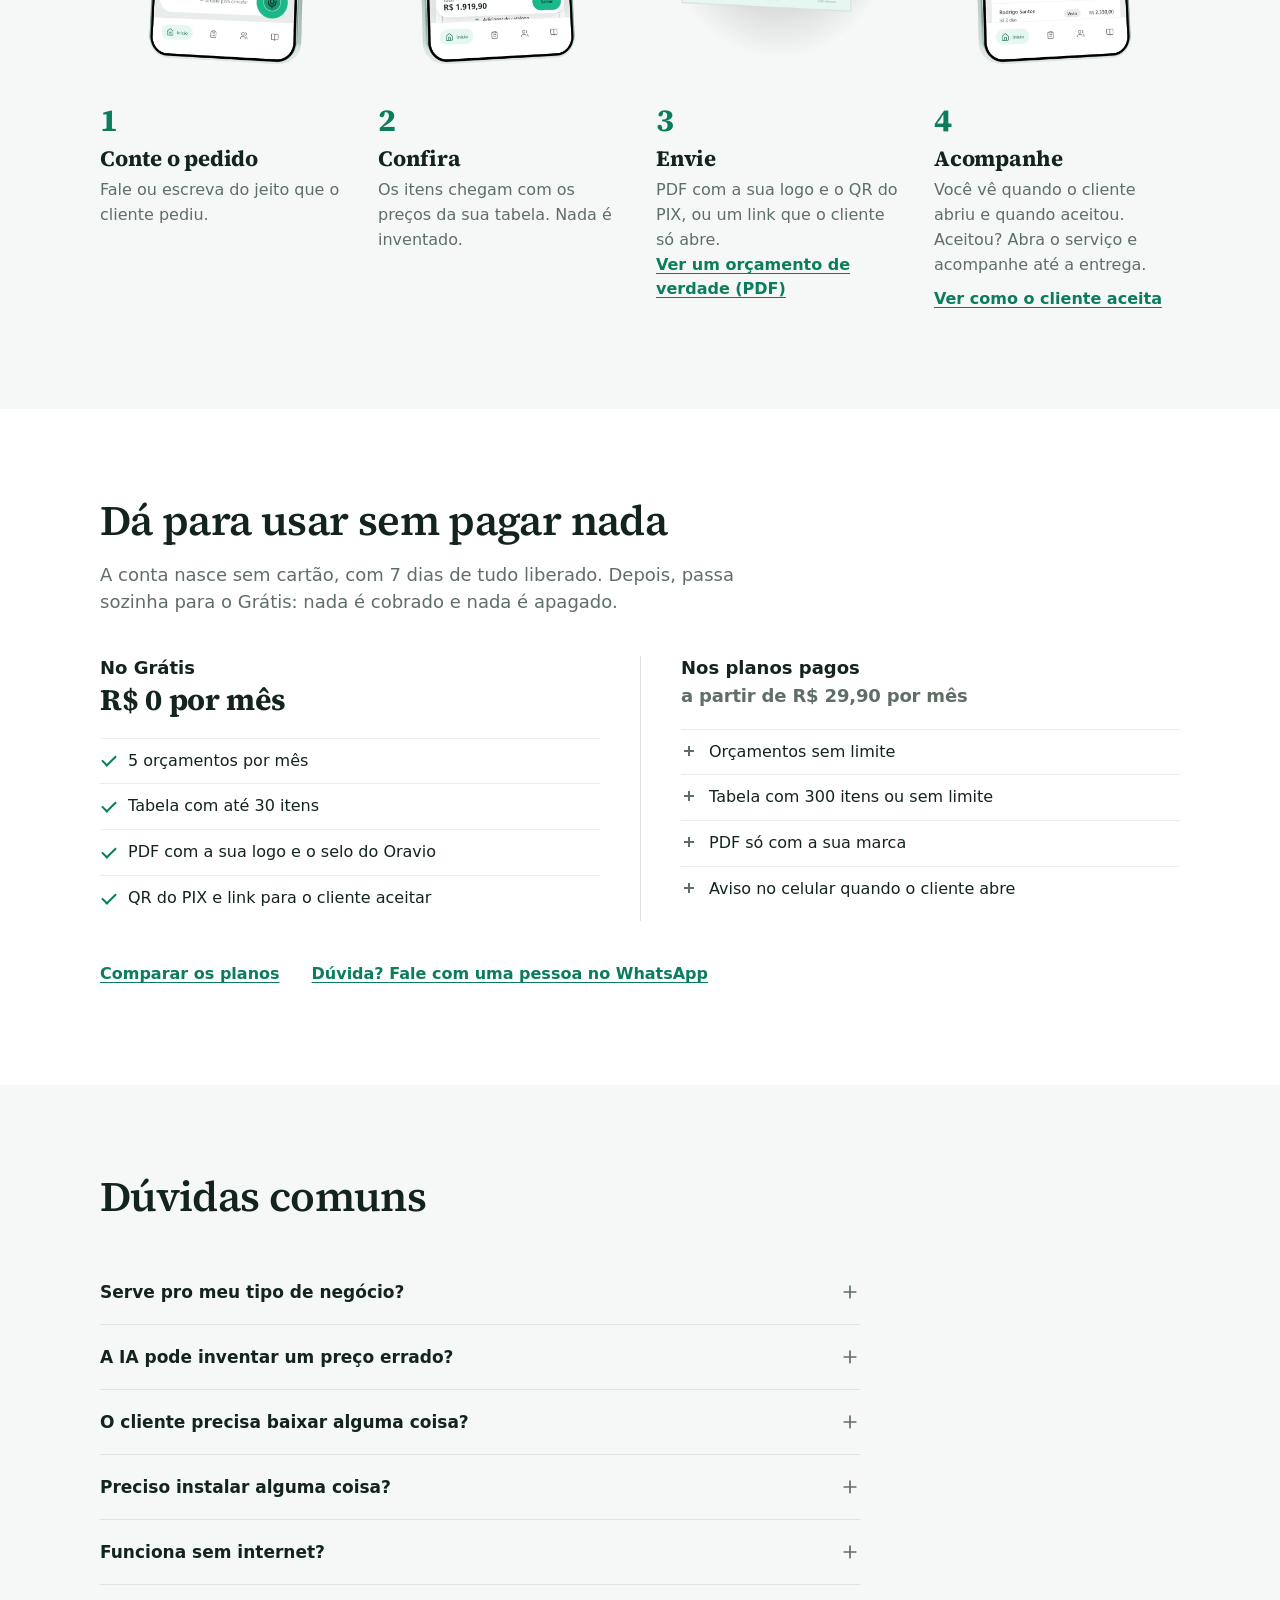
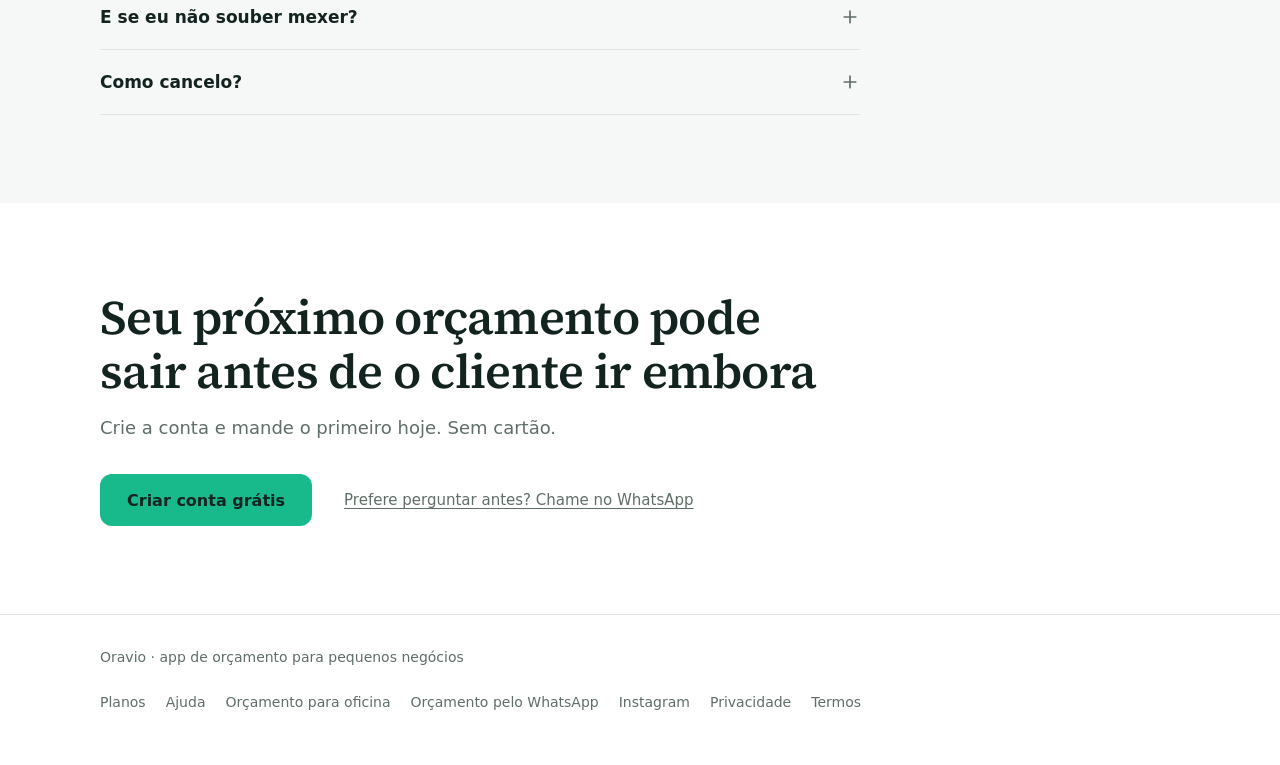
==== commit 1ec31b84: "OS fora das telas: a landing passa a citar a ordem de servico - Artigo da oficina: deixa de dizer qu" ====
--- a/index.html
+++ b/index.html
@@ -174,7 +174,7 @@
           <div class="passo-tela"><picture><source srcset="acompanhe-aceite-escuro.webp" media="(prefers-color-scheme: dark)"><img src="acompanhe-aceite-claro.webp" width="705" height="1320" loading="lazy" alt="Tela inicial do Oravio com a boa notícia: Carla aceitou pelo link, R$ 1.919,90, e o orçamento dela marcado como Aceito"></picture></div>
           <span class="passo-num" aria-hidden="true">4</span>
           <h3>Acompanhe</h3>
-          <p>Você vê quando o cliente abriu e quando aceitou.</p>
+          <p>Você vê quando o cliente abriu e quando aceitou. Aceitou? Abra o serviço e acompanhe até a entrega.</p>
           <!-- O aceite de exemplo: a página que o cliente recebe, com os dados da oficina. O
                visitante faz o papel do cliente e toca em Aceitar (exemplo-aceite.html). -->
           <a class="passo-link" data-track="aceite-exemplo" href="exemplo-aceite.html">Ver como o cliente aceita</a>
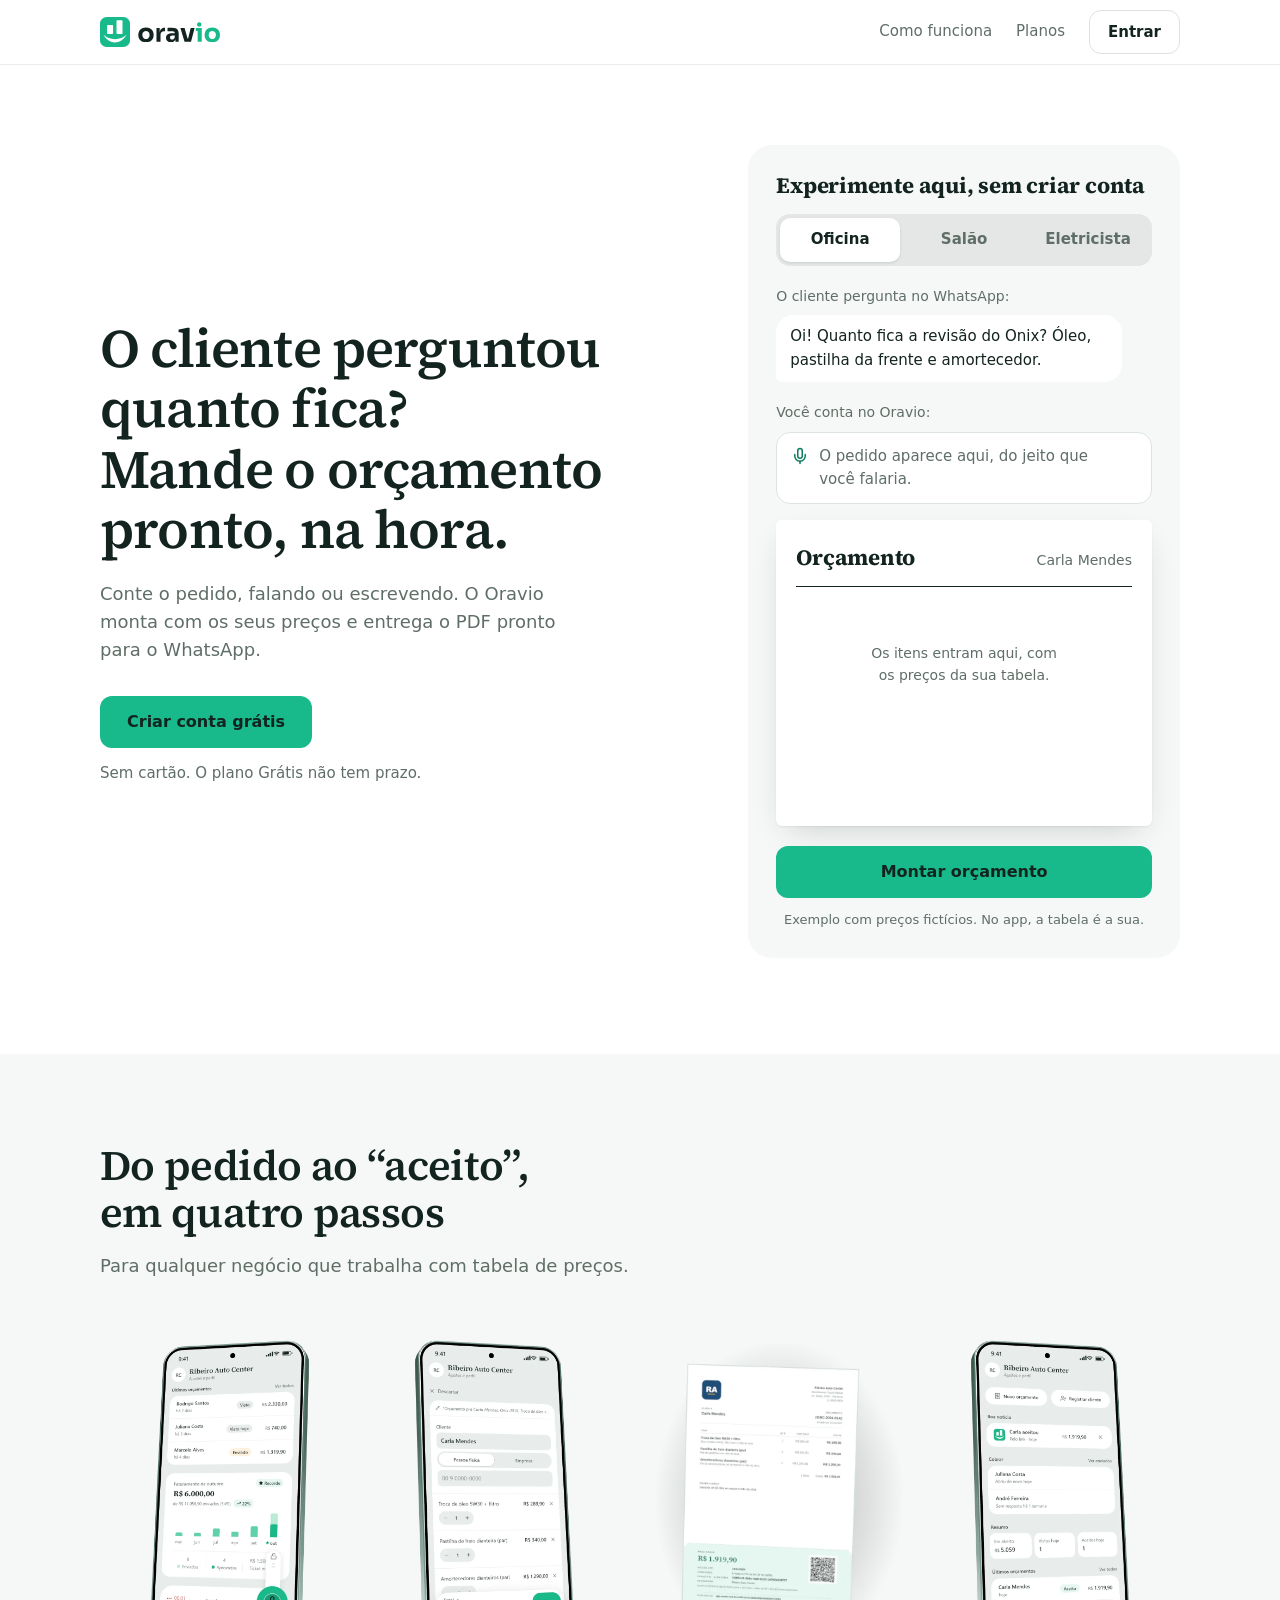
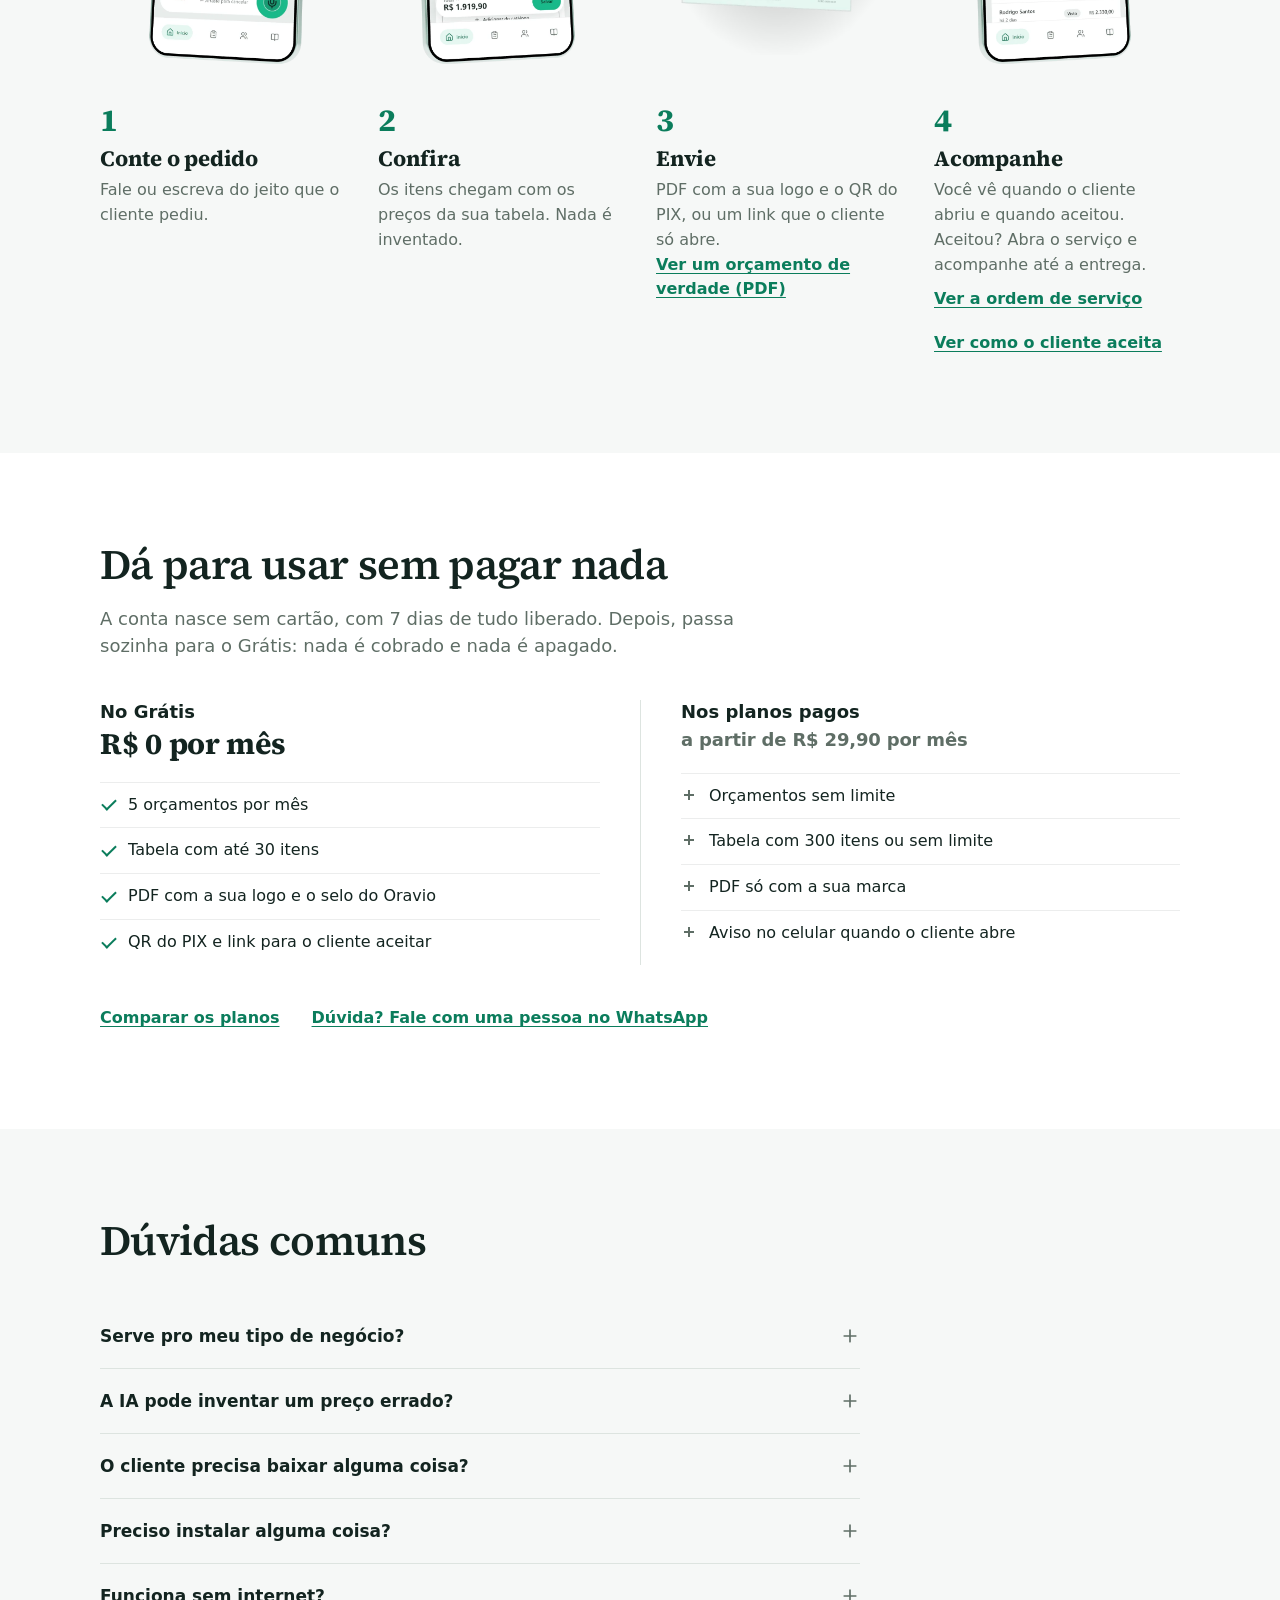
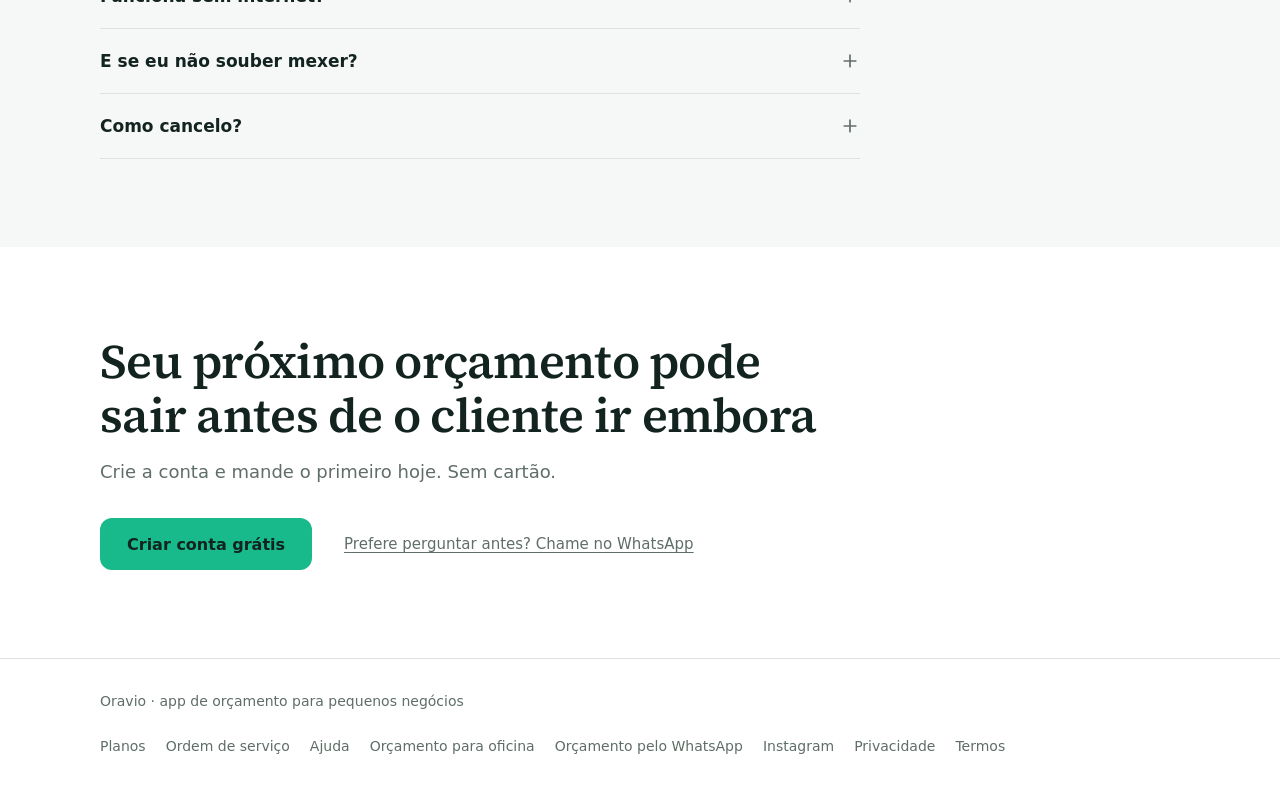
==== commit be647fbe: "Pagina da ordem de servico (segunda porta, plano 033 D) Pagina propria para quem procura OS: promess" ====
--- a/index.html
+++ b/index.html
@@ -175,6 +175,7 @@
           <span class="passo-num" aria-hidden="true">4</span>
           <h3>Acompanhe</h3>
           <p>Você vê quando o cliente abriu e quando aceitou. Aceitou? Abra o serviço e acompanhe até a entrega.</p>
+          <a class="passo-link" href="ordem-de-servico.html">Ver a ordem de serviço</a>
           <!-- O aceite de exemplo: a página que o cliente recebe, com os dados da oficina. O
                visitante faz o papel do cliente e toca em Aceitar (exemplo-aceite.html). -->
           <a class="passo-link" data-track="aceite-exemplo" href="exemplo-aceite.html">Ver como o cliente aceita</a>
@@ -279,6 +280,7 @@
     <p>Oravio · app de orçamento para pequenos negócios</p>
     <nav aria-label="Rodapé">
       <a href="planos.html">Planos</a>
+      <a href="ordem-de-servico.html">Ordem de serviço</a>
       <a href="ajuda.html">Ajuda</a>
       <a href="app-orcamento-oficina-mecanica.html">Orçamento para oficina</a>
       <a href="orcamento-oficina-whatsapp.html">Orçamento pelo WhatsApp</a>
--- a/inicio.css
+++ b/inicio.css
@@ -233,6 +233,28 @@
 @media (min-width:761px){.barra{display:none}}
 @media (max-width:760px){.rodape{padding-bottom:calc(10rem + env(safe-area-inset-bottom))}}
 
+/* ---------- Página da ordem de serviço (ordem-de-servico.html) ----------
+   Telas reais do app, sem aparelho desenhado em volta: recorte da própria tela, com cantos
+   arredondados e uma linha, para não destoar do papel da página. */
+.heroi-tela{display:flex;justify-content:center}
+.tela-os{border-radius:2.4rem;border:1px solid var(--line)}
+.heroi-tela .tela-os{height:44rem;width:auto;max-width:100%}
+@media (min-width:960px){.heroi-tela .tela-os{height:56rem}}
+/* Passos só de texto: sem a coluna da tela que o .passo reserva no celular. */
+.passos-texto .passo{display:block}
+.duas-telas{display:grid;gap:4.8rem;justify-items:center}
+@media (min-width:761px){.duas-telas{grid-template-columns:1fr 1fr;justify-items:center}}
+.duas-telas figure{max-width:36rem;text-align:left}
+.duas-telas .passo-tela{height:46rem;margin-bottom:2rem}
+.duas-telas figcaption{color:var(--muted);font-size:1.6rem}
+.duas-telas figcaption strong{color:var(--text)}
+/* Dois planos pagos lado a lado: os dois com o mesmo peso (o .comparar-pago da home rebaixa o segundo). */
+@media (min-width:761px){.comparar-segunda{border-left:1px solid var(--line);padding-left:4rem}}
+.lado-a-lado{display:grid;gap:3.2rem;max-width:88rem}
+@media (min-width:761px){.lado-a-lado{grid-template-columns:1fr 1fr;gap:6.4rem}}
+.lado-a-lado h3{font-family:var(--font-titulo);font-weight:700;font-size:2.2rem;letter-spacing:-.01em}
+.lado-a-lado p{margin-top:.8rem;color:var(--muted)}
+
 /* ---------- Menos movimento ---------- */
 @media (prefers-reduced-motion:reduce){
   html{scroll-behavior:auto}
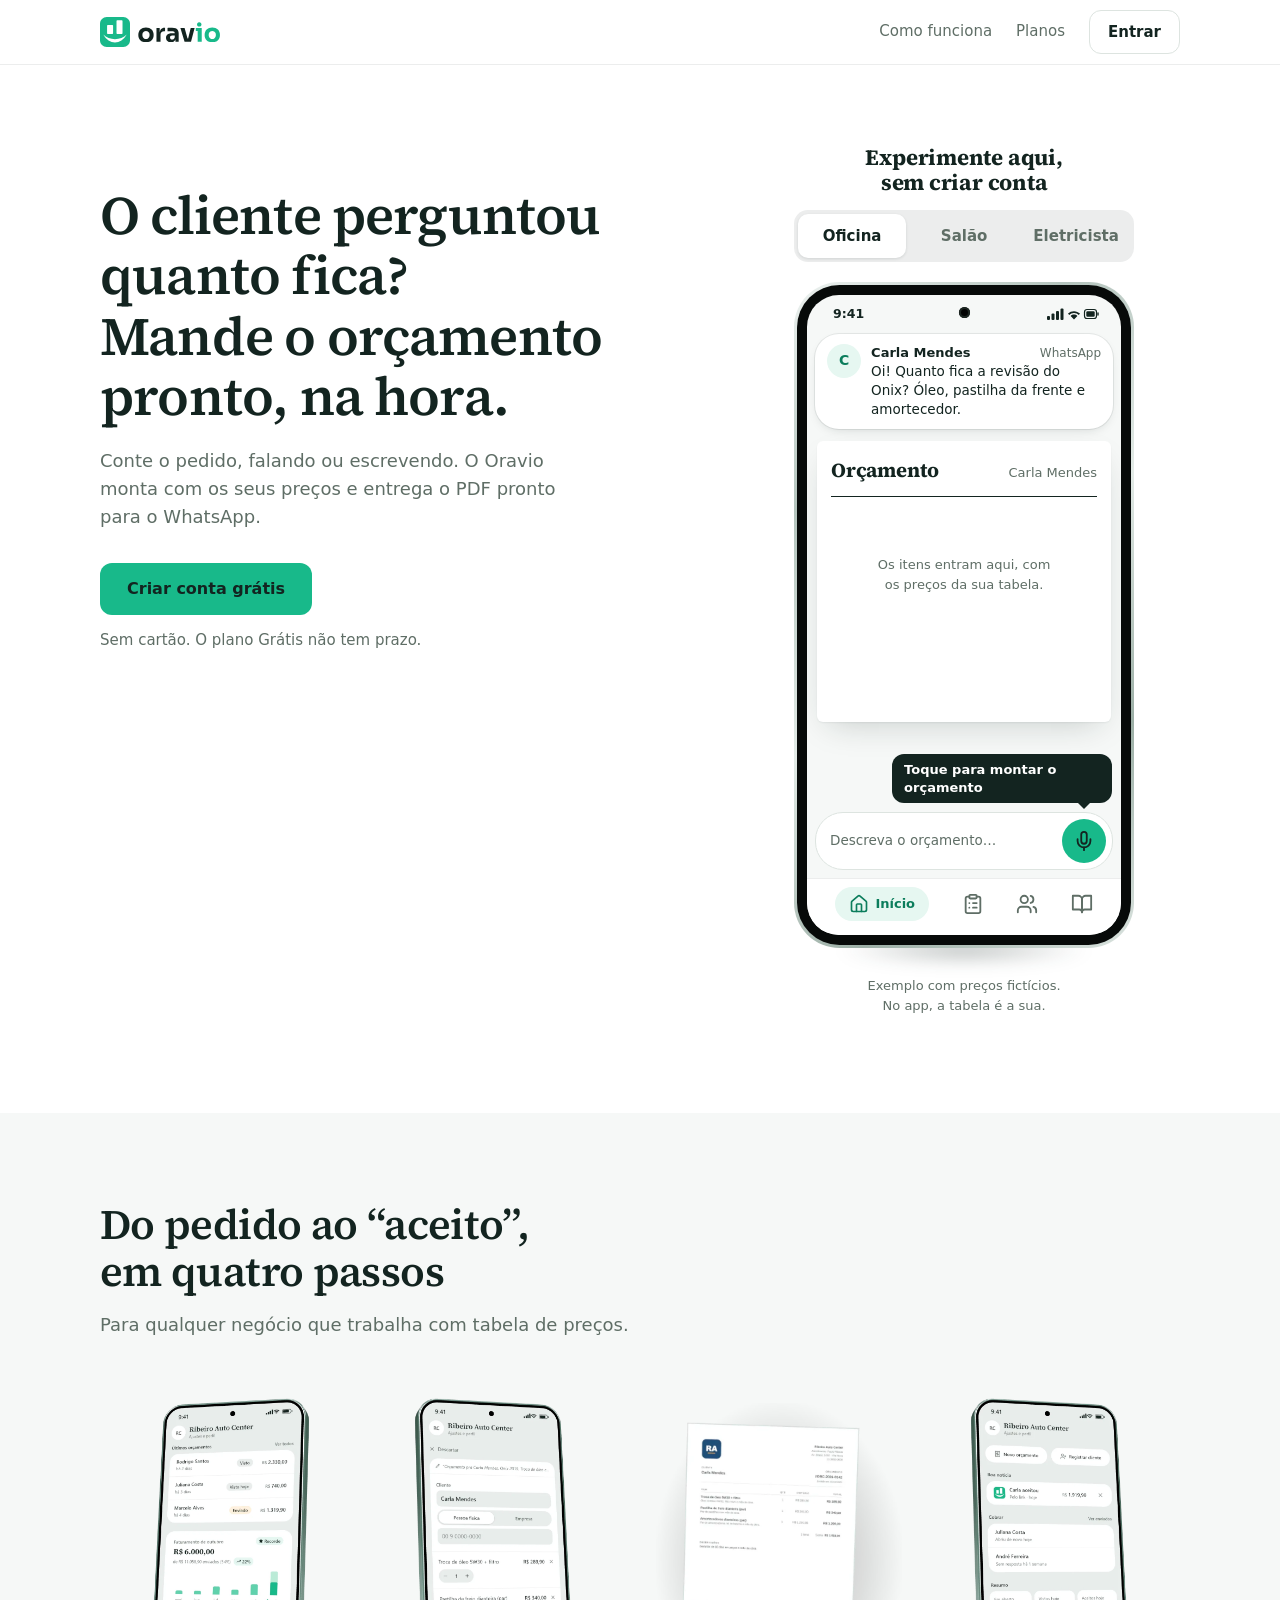
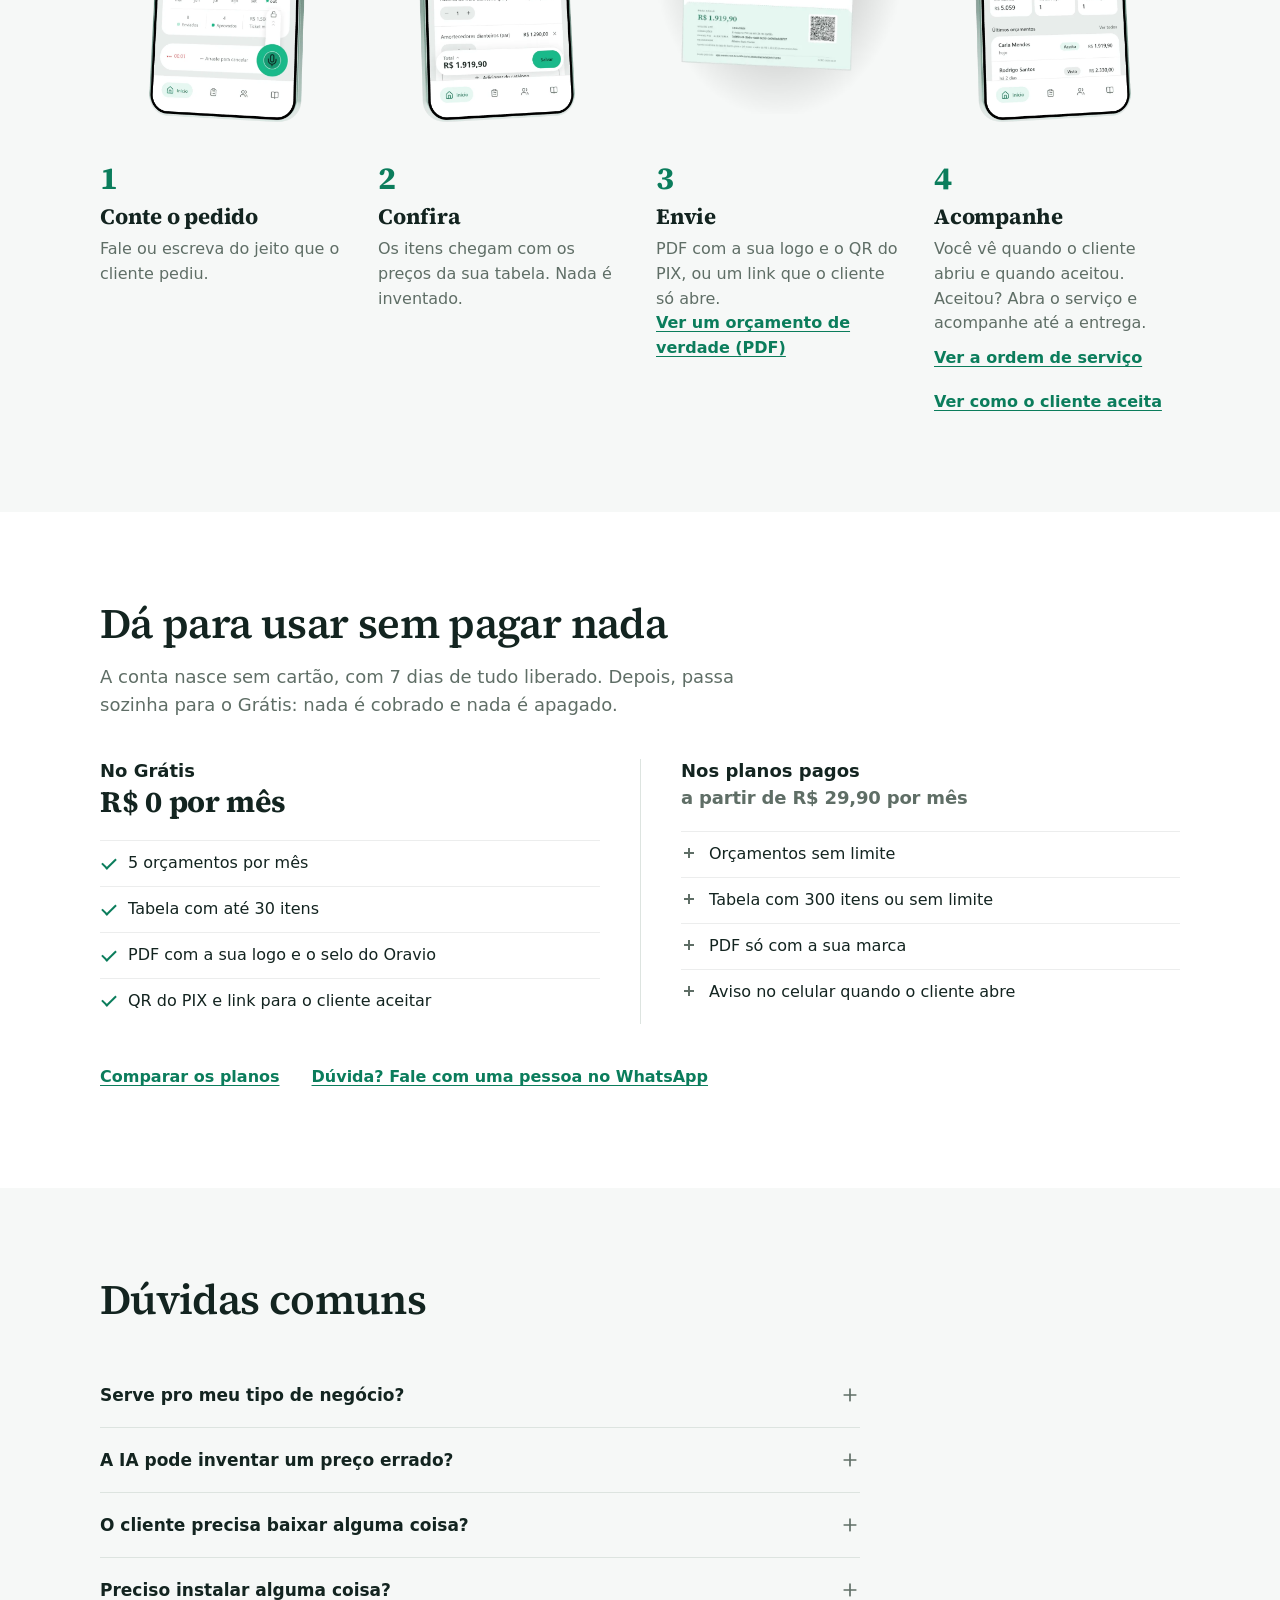
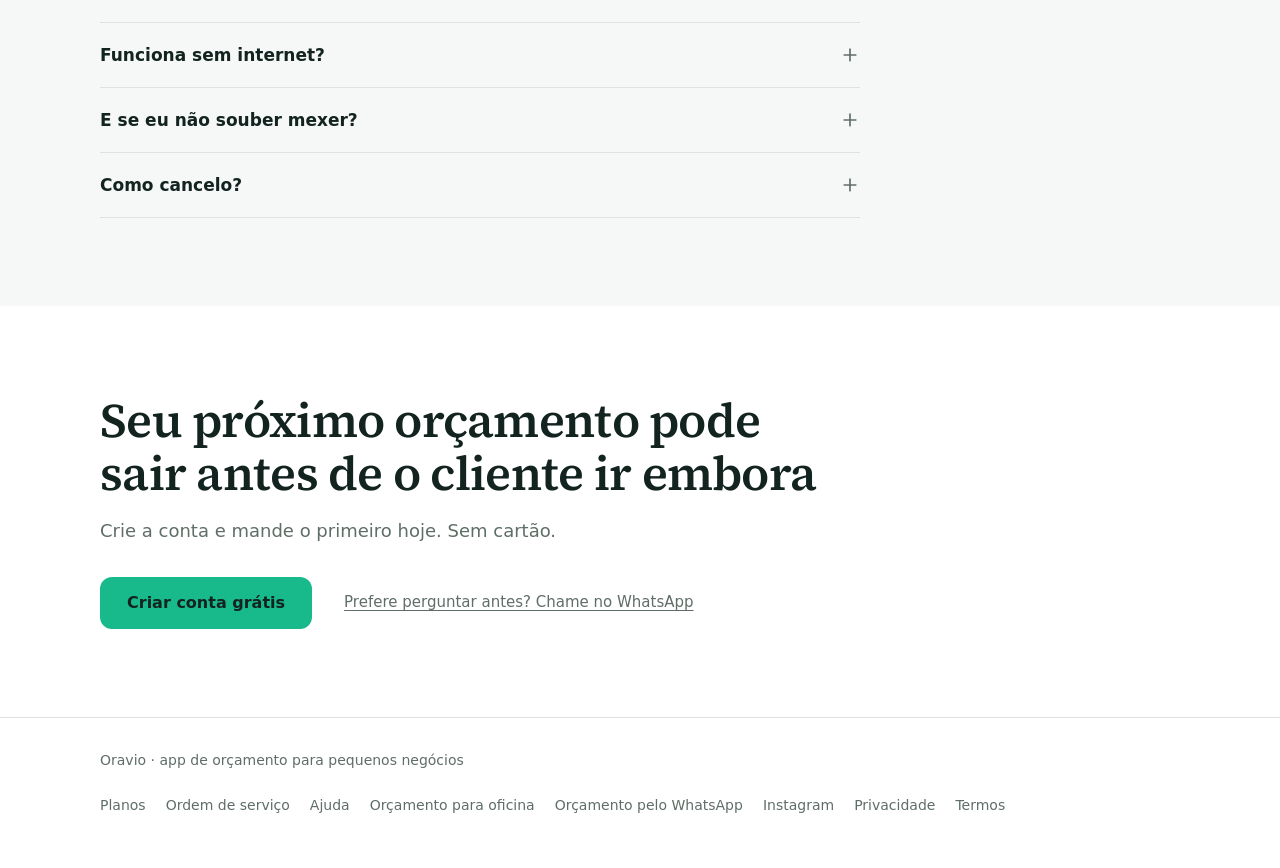
==== commit 339476ff: "Demonstracao do topo dentro de um celular com a cara da Inicio A caixa da demonstracao parecia um fo" ====
--- a/index.html
+++ b/index.html
@@ -97,8 +97,11 @@
         </div>
       </div>
 
-      <!-- A demonstração: em cima, a conversa (o cliente pergunta, você conta); embaixo, a FOLHA do
-           orçamento se montando. A folha é o objeto do mundo de quem orça: é ela que vai pro cliente. -->
+      <!-- A demonstração (v5.2, 13/11/2026): acontece DENTRO de um celular com a cara da Início do
+           app, para a pessoa ver o app funcionando e não um formulário do site. A mensagem do
+           cliente chega como notificação no topo, a FOLHA do orçamento se monta no meio e o campo
+           de falar fica no pé, como no app. Fora do aparelho fica só o que é da página: título,
+           ramos, convite e nota. O porquê está em docs/landing.md, no repositório do app. -->
       <div class="demo" id="demo" aria-labelledby="demo-titulo">
         <h2 class="demo-titulo" id="demo-titulo">Experimente aqui, sem criar conta</h2>
         <div class="ramos" role="group" aria-label="Negócio do exemplo">
@@ -107,29 +110,47 @@
           <button type="button" class="ramo" data-ramo="eletrica" aria-pressed="false">Eletricista</button>
         </div>
 
-        <p class="rotulo">O cliente pergunta no WhatsApp:</p>
-        <p class="balao" id="demo-balao">Oi! Quanto fica a revisão do Onix? Óleo, pastilha da frente e amortecedor.</p>
-
-        <p class="rotulo">Você conta no Oravio:</p>
-        <p class="frase"><svg width="18" height="18" viewBox="0 0 24 24" fill="none" stroke="currentColor" stroke-width="2" stroke-linecap="round" stroke-linejoin="round" aria-hidden="true"><path d="M12 19v3"/><path d="M19 10v2a7 7 0 0 1-14 0v-2"/><rect x="9" y="2" width="6" height="13" rx="3"/></svg><span class="frase-texto" id="demo-frase">Orçamento pra Carla Mendes. Troca de óleo com filtro, pastilha de freio da frente e amortecedores da frente.</span></p>
-
-        <div class="folha">
-          <p class="folha-cabeca"><span class="folha-titulo">Orçamento</span><span class="folha-cliente" id="demo-cliente">Carla Mendes</span></p>
-          <div class="resultado">
-            <ul class="itens" id="demo-itens">
-              <li class="item"><span class="item-qtd">1×</span><span>Troca de óleo 5W30 + filtro</span><span class="item-preco">R$ 289,90</span></li>
-              <li class="item"><span class="item-qtd">1×</span><span>Pastilha de freio dianteira (par)</span><span class="item-preco">R$ 340,00</span></li>
-              <li class="item"><span class="item-qtd">1×</span><span>Amortecedores dianteiros (par)</span><span class="item-preco">R$ 1.290,00</span></li>
-            </ul>
-            <p class="itens-vazio">Os itens entram aqui, com os preços da sua tabela.</p>
-            <p class="procurando" id="demo-procurando" aria-hidden="true"></p>
-            <p class="total"><span>Total</span><strong id="demo-total">R$ 1.919,90</strong></p>
+        <div class="celular">
+          <div class="tela">
+            <div class="tela-status" aria-hidden="true"><span>9:41</span><svg viewBox="0 0 52 12" fill="currentColor"><rect x="0" y="8" width="3" height="4" rx="1"/><rect x="4.5" y="5.5" width="3" height="6.5" rx="1"/><rect x="9" y="3" width="3" height="9" rx="1"/><rect x="13.5" y=".5" width="3" height="11.5" rx="1"/><path d="M27 3.2c2.3 0 4.4.9 6 2.4l-1.2 1.3A6.7 6.7 0 0 0 27 5a6.7 6.7 0 0 0-4.8 1.9L21 5.6a8.6 8.6 0 0 1 6-2.4Zm0 3.4c1.3 0 2.5.5 3.4 1.3L27 11.5l-3.4-3.6c.9-.8 2.1-1.3 3.4-1.3Z"/><rect x="37.5" y="1.5" width="12" height="9" rx="2.5" fill="none" stroke="currentColor" stroke-width="1.2"/><rect x="39.3" y="3.3" width="8.4" height="5.4" rx="1.2"/><rect x="50.3" y="4.3" width="1.4" height="3.4" rx=".7"/></svg></div>
+
+            <div class="notificacao">
+              <span class="notif-avatar" data-inicial aria-hidden="true">C</span>
+              <p class="notif-topo"><strong data-cliente>Carla Mendes</strong><span>WhatsApp</span></p>
+              <p class="notif-texto"><span class="so-leitor">O cliente pergunta no WhatsApp: </span><span id="demo-balao">Oi! Quanto fica a revisão do Onix? Óleo, pastilha da frente e amortecedor.</span></p>
+            </div>
+
+            <div class="folha">
+              <p class="folha-cabeca"><span class="folha-titulo">Orçamento</span><span class="folha-cliente" data-cliente>Carla Mendes</span></p>
+              <div class="resultado">
+                <ul class="itens" id="demo-itens">
+                  <li class="item"><span class="item-qtd">1×</span><span>Troca de óleo 5W30 + filtro</span><span class="item-preco">R$ 289,90</span></li>
+                  <li class="item"><span class="item-qtd">1×</span><span>Pastilha de freio dianteira (par)</span><span class="item-preco">R$ 340,00</span></li>
+                  <li class="item"><span class="item-qtd">1×</span><span>Amortecedores dianteiros (par)</span><span class="item-preco">R$ 1.290,00</span></li>
+                </ul>
+                <p class="itens-vazio">Os itens entram aqui, com os preços da sua tabela.</p>
+                <p class="procurando" id="demo-procurando" aria-hidden="true"></p>
+                <p class="total"><span>Total</span><strong id="demo-total">R$ 1.919,90</strong></p>
+              </div>
+            </div>
+
+            <!-- O campo de falar, no pé da tela como no app. O botão do microfone é o "Montar". -->
+            <div class="campo">
+              <p class="frase"><span class="so-leitor">Você conta no Oravio: </span><span class="frase-texto" id="demo-frase">Orçamento pra Carla Mendes. Troca de óleo com filtro, pastilha de freio da frente e amortecedores da frente.</span></p>
+              <button type="button" class="btn-mic" id="demo-montar" aria-label="Montar orçamento"><svg width="22" height="22" viewBox="0 0 24 24" fill="none" stroke="currentColor" stroke-width="2" stroke-linecap="round" stroke-linejoin="round" aria-hidden="true"><path d="M12 19v3"/><path d="M19 10v2a7 7 0 0 1-14 0v-2"/><rect x="9" y="2" width="6" height="13" rx="3"/></svg></button>
+              <p class="dica" aria-hidden="true">Toque para montar o orçamento</p>
+            </div>
+
+            <div class="tela-abas" aria-hidden="true">
+              <span class="aba-ativa"><svg viewBox="0 0 24 24" fill="none" stroke="currentColor" stroke-width="2" stroke-linecap="round" stroke-linejoin="round"><path d="M15 21v-8a1 1 0 0 0-1-1h-4a1 1 0 0 0-1 1v8"/><path d="M3 10a2 2 0 0 1 .709-1.528l7-5.999a2 2 0 0 1 2.582 0l7 5.999A2 2 0 0 1 21 10v9a2 2 0 0 1-2 2H5a2 2 0 0 1-2-2z"/></svg>Início</span>
+              <svg viewBox="0 0 24 24" fill="none" stroke="currentColor" stroke-width="2" stroke-linecap="round" stroke-linejoin="round"><rect x="8" y="2" width="8" height="4" rx="1"/><path d="M16 4h2a2 2 0 0 1 2 2v14a2 2 0 0 1-2 2H6a2 2 0 0 1-2-2V6a2 2 0 0 1 2-2h2"/><path d="M12 11h4M12 16h4M8 11h.01M8 16h.01"/></svg>
+              <svg viewBox="0 0 24 24" fill="none" stroke="currentColor" stroke-width="2" stroke-linecap="round" stroke-linejoin="round"><path d="M16 21v-2a4 4 0 0 0-4-4H6a4 4 0 0 0-4 4v2"/><circle cx="9" cy="7" r="4"/><path d="M22 21v-2a4 4 0 0 0-3-3.87M16 3.13a4 4 0 0 1 0 7.75"/></svg>
+              <svg viewBox="0 0 24 24" fill="none" stroke="currentColor" stroke-width="2" stroke-linecap="round" stroke-linejoin="round"><path d="M2 3h6a4 4 0 0 1 4 4v14a3 3 0 0 0-3-3H2z"/><path d="M22 3h-6a4 4 0 0 0-4 4v14a3 3 0 0 1 3-3h7z"/></svg>
+            </div>
           </div>
         </div>
         <p class="so-leitor" id="demo-aviso" aria-live="polite"></p>
 
-        <!-- O botão "Montar" e o convite dividem o mesmo lugar, no pé da caixa: um sai, o outro entra. -->
-        <button type="button" class="btn btn-primario btn-largo btn-montar" id="demo-montar">Montar orçamento</button>
         <div class="fim">
           <p class="saidas">Sai em PDF com a sua marca, QR do PIX e link para o cliente aceitar.</p>
           <a data-track="cta-signup" href="https://app.oravio.com.br/cadastro" class="btn btn-primario btn-largo">Fazer com os meus preços</a>
--- a/inicio.css
+++ b/inicio.css
@@ -34,6 +34,12 @@
   --font-sans:-apple-system,BlinkMacSystemFont,system-ui,"Segoe UI",Roboto,"Helvetica Neue","Noto Sans",Arial,sans-serif;
   --font-titulo:'Source Serif 4',Georgia,var(--font-sans);
   --maxw:112rem;
+  /* O celular da demonstração é MATERIAL, não tema: o mesmo aro de metal verde-prata e o mesmo
+     vidro preto do aparelho 3D dos passos, nos dois temas. Só a sombra no chão muda. */
+  --fone-metal:linear-gradient(140deg,#eef3f1 0%,#b4c4bd 24%,#e3ebe7 50%,#9cafa6 76%,#dbe4e0 100%);
+  --fone-vidro:#070a09; --fone-camera:#020303; --fone-lente:#1c2622;
+  --fone-chao:rgba(19,36,32,.3);
+  --dica-fundo:#132420; --dica-texto:#ffffff;
 }
 @media (prefers-color-scheme:dark){
   :root{
@@ -44,6 +50,8 @@
     --text:#eef3f0; --muted:#9fb0a8;
     --seg-ativo:#2d3d37;
     --papel-sombra:0 .1rem .2rem rgba(0,0,0,.4),0 1.6rem 4rem -1.6rem rgba(0,0,0,.8);
+    --fone-chao:rgba(0,0,0,.8);
+    --dica-fundo:#eef3f0; --dica-texto:#0b100e;
   }
 }
 /* Só 600 e 700, latin: os pesos que o app usa (src/app/layout.tsx). Licença em fonts/SourceSerif4-OFL.txt. */
@@ -89,7 +97,8 @@
 .heroi-grade{display:grid;gap:4rem;align-items:start}
 @media (min-width:960px){
   .heroi{padding:8rem 0 9.6rem}
-  .heroi-grade{grid-template-columns:1.15fr .85fr;gap:6.4rem;align-items:center}
+  .heroi-grade{grid-template-columns:1.15fr .85fr;gap:6.4rem;align-items:start}
+  .heroi-texto{padding-top:4rem}
 }
 .heroi h1{font-size:clamp(3.4rem,8.8vw,5.4rem)}
 .heroi-apoio{margin-top:2rem;font-size:1.8rem;color:var(--muted);max-width:50rem}
@@ -98,12 +107,13 @@
 
 /* ---------- A demonstração ----------
    Um orçamento de exemplo, montado na hora, SEM conta e SEM IA (dados fixos no demo.js).
-   Em cima a conversa, embaixo a FOLHA: a peça que vai para o cliente, e a única da página
-   com sombra de papel. O espaço do resultado é reservado desde o início (visibility, não
-   display): os itens entram sem empurrar a página. Os três exemplos têm três itens cada. */
-.demo{background:var(--surface);border-radius:2.4rem;padding:2.4rem 2rem}
-@media (min-width:480px){.demo{padding:2.8rem}}
-.demo-titulo{font-family:var(--font-titulo);font-size:2.2rem;font-weight:700;letter-spacing:-.01em}
+   Desde 13/11/2026 (v5.2) ela acontece DENTRO de um celular com a cara da Início do app: a
+   mensagem do cliente chega como notificação, a FOLHA se monta no meio e o campo de falar fica
+   no pé, como no app. Antes era uma caixa cinza com rótulos ("O cliente pergunta no
+   WhatsApp:") e parecia um formulário do site. A folha continua a única peça com sombra de
+   papel; o aparelho só tem a sombra de contato no chão, como os dos passos. */
+.demo{width:100%;max-width:34rem;margin-inline:auto}
+.demo-titulo{font-family:var(--font-titulo);font-size:2.2rem;font-weight:700;letter-spacing:-.01em;text-align:center}
 
 /* Os ramos: controle segmentado, como os do app. */
 .ramos{display:grid;grid-template-columns:repeat(3,1fr);gap:.4rem;margin-top:1.6rem;padding:.4rem;background:var(--line-suave);border-radius:1.4rem}
@@ -112,47 +122,83 @@
 .ramo:active{scale:.96}
 .ramo[aria-pressed="true"]{background:var(--seg-ativo);color:var(--text);box-shadow:0 .1rem .3rem rgba(19,36,32,.12)}
 
-.rotulo{font-size:1.4rem;color:var(--muted);margin:2rem 0 .8rem}
-.balao{display:inline-block;max-width:92%;background:var(--superficie);border-radius:1.8rem 1.8rem 1.8rem .6rem;padding:1rem 1.4rem;font-size:1.5rem}
-.frase{display:flex;gap:1rem;align-items:flex-start;background:var(--superficie);border:1px solid var(--line);border-radius:1.4rem;padding:1.2rem 1.4rem;min-height:7.2rem;font-size:1.5rem}
-.frase svg{flex:none;margin-top:.2rem;color:var(--green-text)}
-.frase-texto:empty::before{content:"O pedido aparece aqui, do jeito que você falaria.";color:var(--muted)}
-.demo .btn-montar{margin-top:2rem}
-.demo.pronto .btn-montar{display:none}
-.btn:disabled{opacity:.5;cursor:default}
+/* O CELULAR, de frente (dá para tocar), no material do aparelho 3D dos passos. No celular de
+   quem visita o vidro é fino, para a tela não perder largura; no computador, o aparelho
+   inteiro. Raios CONCÊNTRICOS: o de fora é o da tela + o vidro + o aro. */
+.celular{--aro:.25rem;--vidro:.6rem;--canto-tela:3.2rem;position:relative;margin-top:2rem;padding:var(--vidro);border:var(--aro) solid transparent;border-radius:calc(var(--canto-tela) + var(--vidro) + var(--aro));background:linear-gradient(var(--fone-vidro),var(--fone-vidro)) padding-box,var(--fone-metal) border-box}
+@media (min-width:960px){.celular{--aro:.35rem;--vidro:1rem}}
+.celular::after{content:"";position:absolute;z-index:-1;left:12%;right:12%;bottom:-2rem;height:3rem;border-radius:50%;background:radial-gradient(closest-side,var(--fone-chao),transparent);filter:blur(.8rem)}
+/* A altura mínima já guarda o pedido de quatro linhas: o campo cresce para cima, no vão entre a
+   folha e ele, e o aparelho não estica enquanto o pedido aparece. */
+.tela{position:relative;display:flex;flex-direction:column;min-height:64rem;border-radius:var(--canto-tela);background:var(--surface);overflow:hidden}
+.tela::before{content:"";position:absolute;top:1.15rem;left:50%;width:1.1rem;height:1.1rem;margin-left:-.55rem;border-radius:50%;background:var(--fone-camera);box-shadow:inset 0 0 0 .2rem var(--fone-lente)}
+.tela-status{display:flex;justify-content:space-between;align-items:center;padding:.9rem 2.2rem .2rem 2.6rem;font-size:1.25rem;font-weight:600;font-variant-numeric:tabular-nums}
+.tela-status svg{width:5.2rem;height:1.2rem}
+
+/* A mensagem do cliente chega como notificação do WhatsApp, no topo, como num celular de verdade. */
+.notificacao{display:grid;grid-template-columns:3.4rem 1fr;column-gap:1rem;margin:.8rem .8rem 0;padding:1rem 1.2rem 1.1rem;background:var(--superficie);border-radius:2.4rem;box-shadow:0 0 0 1px var(--line-suave),0 .4rem 1.2rem -.6rem rgba(19,36,32,.25)}
+.notif-avatar{grid-row:1 / span 2;display:grid;place-items:center;width:3.4rem;height:3.4rem;border-radius:50%;background:var(--green-fill);color:var(--green-text);font-weight:700;font-size:1.4rem}
+.notif-topo{display:flex;justify-content:space-between;align-items:baseline;gap:.8rem;font-size:1.3rem;line-height:1.4}
+.notif-topo span{font-size:1.2rem;color:var(--muted)}
+.notif-texto{font-size:1.35rem;line-height:1.4}
+
 /* "Procurando na sua tabela" aparece DENTRO da folha, no lugar dos itens: sem linha reservada fora. */
-.procurando{position:absolute;inset:0 0 auto;min-height:15.6rem;display:grid;place-items:center;text-align:center;font-size:1.4rem;color:var(--muted);pointer-events:none}
-
-/* A FOLHA do orçamento. */
-.folha{margin-top:1.6rem;background:var(--superficie);border-radius:.6rem;padding:2rem 2rem 2.2rem;box-shadow:var(--papel-sombra)}
-.folha-cabeca{display:flex;justify-content:space-between;align-items:baseline;gap:1.2rem;padding-bottom:1.2rem;border-bottom:1px solid var(--text)}
-.folha-titulo{font-family:var(--font-titulo);font-size:2.2rem;font-weight:700;letter-spacing:-.01em}
-.folha-cliente{font-size:1.4rem;color:var(--muted);text-align:right}
+.procurando{position:absolute;inset:0 0 auto;min-height:15.6rem;display:grid;place-items:center;text-align:center;font-size:1.3rem;color:var(--muted);pointer-events:none}
+
+/* A FOLHA do orçamento. O espaço do resultado é reservado desde o início (visibility, não
+   display): os itens entram sem empurrar nada. Os três exemplos têm três itens cada. */
+.folha{margin:1.2rem 1rem 1.6rem;background:var(--superficie);border-radius:.6rem;padding:1.4rem 1.4rem 1.6rem;box-shadow:var(--papel-sombra)}
+.folha-cabeca{display:flex;justify-content:space-between;align-items:baseline;gap:1rem;padding-bottom:1rem;border-bottom:1px solid var(--text)}
+.folha-titulo{font-family:var(--font-titulo);font-size:2rem;font-weight:700;letter-spacing:-.01em}
+.folha-cliente{font-size:1.3rem;color:var(--muted);text-align:right}
 .resultado{position:relative}
 .itens{list-style:none;min-height:15.6rem}
-.item{display:grid;grid-template-columns:3rem 1fr auto;gap:.8rem;align-items:baseline;padding:1rem 0;border-bottom:1px solid var(--line-suave);font-size:1.5rem;opacity:0;transform:translateY(.8rem);filter:blur(4px);transition-property:opacity,transform,filter;transition-duration:.3s;transition-timing-function:var(--entra)}
+.item{display:grid;grid-template-columns:2.4rem 1fr auto;gap:.6rem;align-items:baseline;padding:.8rem 0;border-bottom:1px solid var(--line-suave);font-size:1.3rem;line-height:1.4;opacity:0;transform:translateY(.8rem);filter:blur(4px);transition-property:opacity,transform,filter;transition-duration:.3s;transition-timing-function:var(--entra)}
 .item.entra{opacity:1;transform:none;filter:none}
 .item-qtd{color:var(--muted);font-variant-numeric:tabular-nums}
 .item-preco{font-variant-numeric:tabular-nums;white-space:nowrap}
-.itens-vazio{position:absolute;inset:0 0 auto;min-height:15.6rem;display:grid;place-items:center;text-align:center;text-wrap:balance;font-size:1.4rem;color:var(--muted);padding:0 2rem}
+.itens-vazio{position:absolute;inset:0 0 auto;min-height:15.6rem;display:grid;place-items:center;text-align:center;text-wrap:balance;font-size:1.3rem;color:var(--muted);padding:0 1.6rem}
 .demo.montando .itens-vazio,.demo.pronto .itens-vazio{display:none}
-.total{display:flex;justify-content:space-between;align-items:baseline;padding-top:1.4rem;visibility:hidden}
+.total{display:flex;justify-content:space-between;align-items:baseline;padding-top:1.2rem;visibility:hidden}
 .demo.montando .total,.demo.pronto .total{visibility:visible}
-.total span{font-size:1.4rem;color:var(--muted)}
-.total strong{font-family:var(--font-titulo);font-size:3rem;font-weight:700;font-variant-numeric:tabular-nums;letter-spacing:-.01em}
-
-/* O convite só ocupa espaço quando aparece: entra no lugar do botão "Montar", no pé da caixa.
+.total span{font-size:1.3rem;color:var(--muted)}
+.total strong{font-family:var(--font-titulo);font-size:2.6rem;font-weight:700;font-variant-numeric:tabular-nums;letter-spacing:-.01em}
+
+/* O campo de falar, no pé da tela como no app (o margin-top:auto o encosta embaixo). O botão do
+   microfone é o "Montar"; o raio do campo é o do botão + o respiro (2,2 + 0,6). */
+.campo{position:relative;display:flex;align-items:flex-end;gap:.8rem;margin:auto .8rem 0;padding:.6rem .6rem .6rem 1.4rem;background:var(--superficie);border:1px solid var(--line);border-radius:2.8rem}
+.frase{flex:1;min-width:0;align-self:center;padding:.4rem 0;font-size:1.35rem;line-height:1.45}
+.frase-texto:empty::before{content:"Descreva o orçamento…";color:var(--muted)}
+.btn-mic{flex:none;display:grid;place-items:center;width:4.4rem;height:4.4rem;border-radius:50%;border:0;background:var(--green);color:var(--on-green);cursor:pointer;transition-property:scale,background-color;transition-duration:.15s;transition-timing-function:ease-out}
+.btn-mic:hover{background:color-mix(in oklch,var(--green) 88%,var(--text))}
+.btn-mic:active{scale:.96}
+.btn-mic:disabled{cursor:default}
+.btn:disabled{opacity:.5;cursor:default}
+/* O balão de dica aponta o microfone até o primeiro toque, como os recados do app. */
+.dica{display:none;position:absolute;right:0;bottom:calc(100% + 1rem);max-width:22rem;padding:.7rem 1.2rem;border-radius:1.2rem;background:var(--dica-fundo);color:var(--dica-texto);font-size:1.3rem;font-weight:600;line-height:1.35;pointer-events:none}
+.dica::after{content:"";position:absolute;top:100%;right:2.2rem;border:.6rem solid transparent;border-top-color:var(--dica-fundo)}
+.js .demo.vivo:not(.montando):not(.pronto):not(.tocou) .dica{display:block;animation:dica-entra .3s var(--entra) .5s both}
+@keyframes dica-entra{from{opacity:0;transform:translateY(.4rem)}}
+
+/* A barra de abas da Início, só de enfeite (aria-hidden): é ela que diz "isto é o app". */
+.tela-abas{display:flex;justify-content:space-around;align-items:center;margin-top:.8rem;padding:.8rem 1.2rem 1.4rem;background:var(--superficie);border-top:1px solid var(--line-suave);border-radius:0 0 var(--canto-tela) var(--canto-tela);color:var(--muted)}
+.tela-abas svg{width:2.2rem;height:2.2rem}
+.aba-ativa{display:inline-flex;align-items:center;gap:.6rem;padding:.7rem 1.4rem;border-radius:99rem;background:var(--green-fill);color:var(--green-text);font-size:1.3rem;font-weight:600}
+.aba-ativa svg{width:2rem;height:2rem}
+
+/* O convite só ocupa espaço quando aparece, embaixo do aparelho.
    Reservar o espaço dele deixava um vazio grande antes da montagem (visto no celular em 10/11). */
-.fim{margin-top:2rem;display:none}
+.fim{margin-top:3.2rem;display:none;text-align:center}
 .demo.pronto .fim{display:block;animation:fim-entra .3s var(--entra) both}
 @keyframes fim-entra{from{opacity:0;transform:translateY(.8rem)}}
-.saidas{font-size:1.5rem;margin-bottom:1.4rem}
+.saidas{font-size:1.5rem;margin-bottom:1.4rem;text-wrap:balance}
 .de-novo{display:block;margin:1rem auto 0;background:none;border:0;min-height:4.4rem;padding:0 1.2rem;font-size:1.4rem;color:var(--muted);text-decoration:underline;text-underline-offset:.3rem;cursor:pointer}
-.demo-nota{font-size:1.3rem;color:var(--muted);margin-top:1.2rem;text-align:center;text-wrap:balance}
+.demo-nota{font-size:1.3rem;color:var(--muted);margin-top:2.8rem;text-align:center;text-wrap:balance}
+.demo.pronto .demo-nota{margin-top:1.2rem}
 
 /* Sem JavaScript (a classe .js vem do <head>): mostra o exemplo pronto, parado. Com
    JavaScript, o demo.js limpa e a pessoa monta. */
-html:not(.js) .demo .btn-montar,html:not(.js) .demo .itens-vazio,html:not(.js) .de-novo{display:none}
+html:not(.js) .btn-mic,html:not(.js) .demo .itens-vazio,html:not(.js) .de-novo{display:none}
 html:not(.js) .item{opacity:1;transform:none;filter:none}
 html:not(.js) .total{visibility:visible}
 html:not(.js) .fim{display:block}
@@ -259,7 +305,7 @@
 @media (prefers-reduced-motion:reduce){
   html{scroll-behavior:auto}
   .item{transform:none;filter:none;transition-property:opacity;transition-duration:.15s}
-  .demo.pronto .fim{animation:none}
+  .demo.pronto .fim,.js .demo.vivo .dica{animation:none}
   .barra{transition:none}
-  .btn:active,.ramo:active{scale:1}
-}
+  .btn:active,.ramo:active,.btn-mic:active{scale:1}
+}
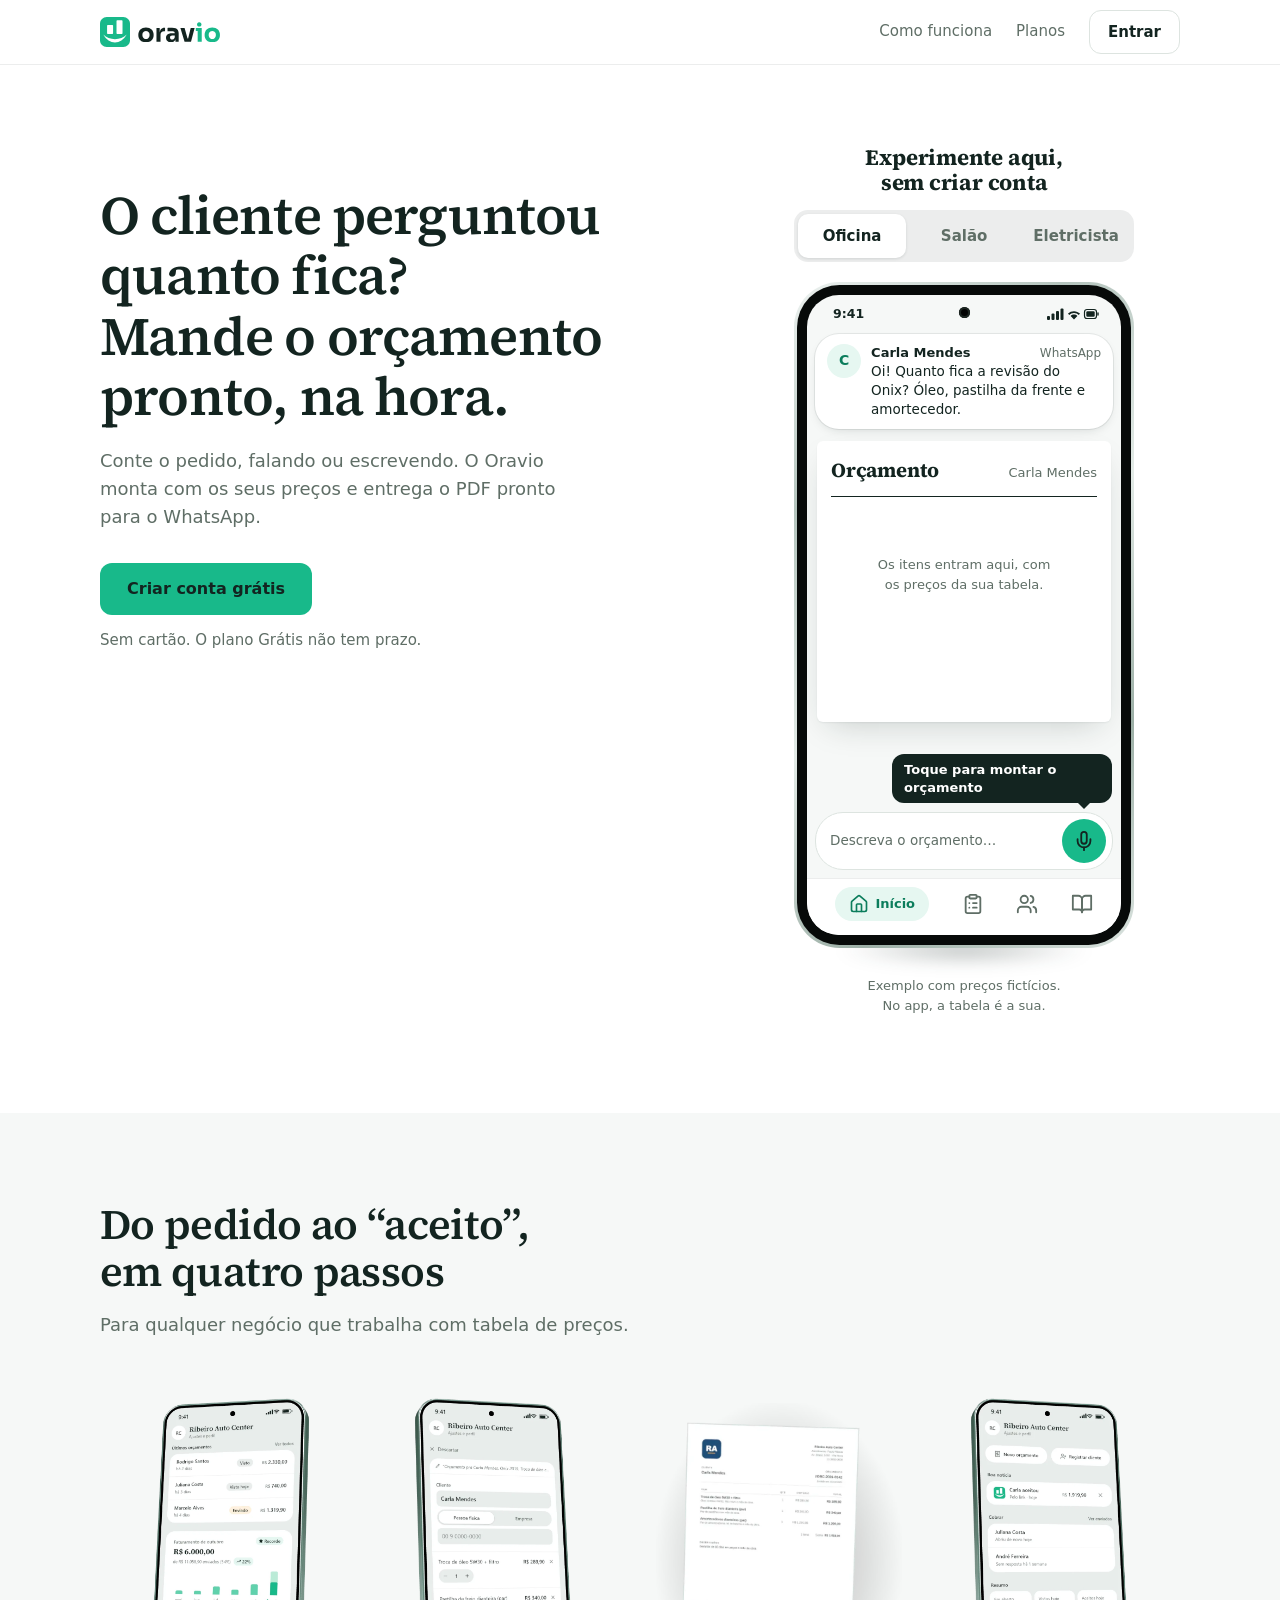
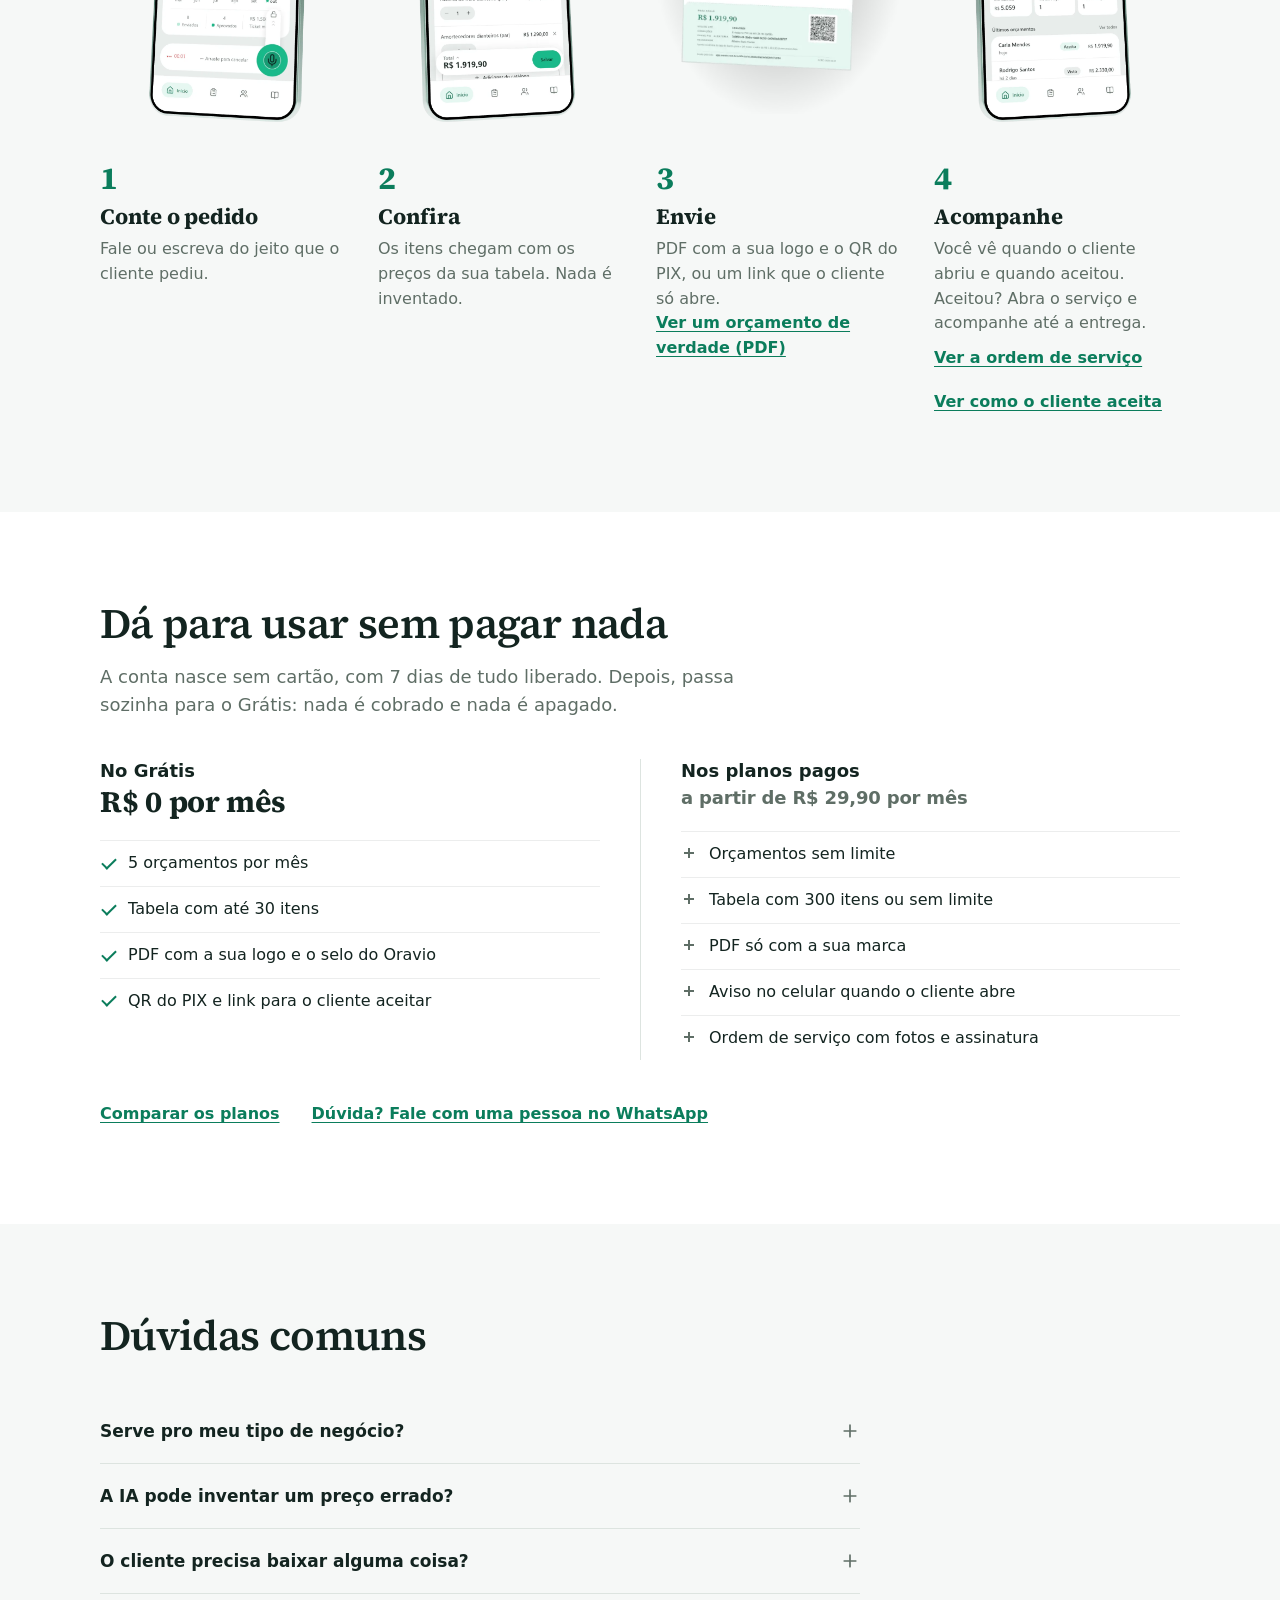
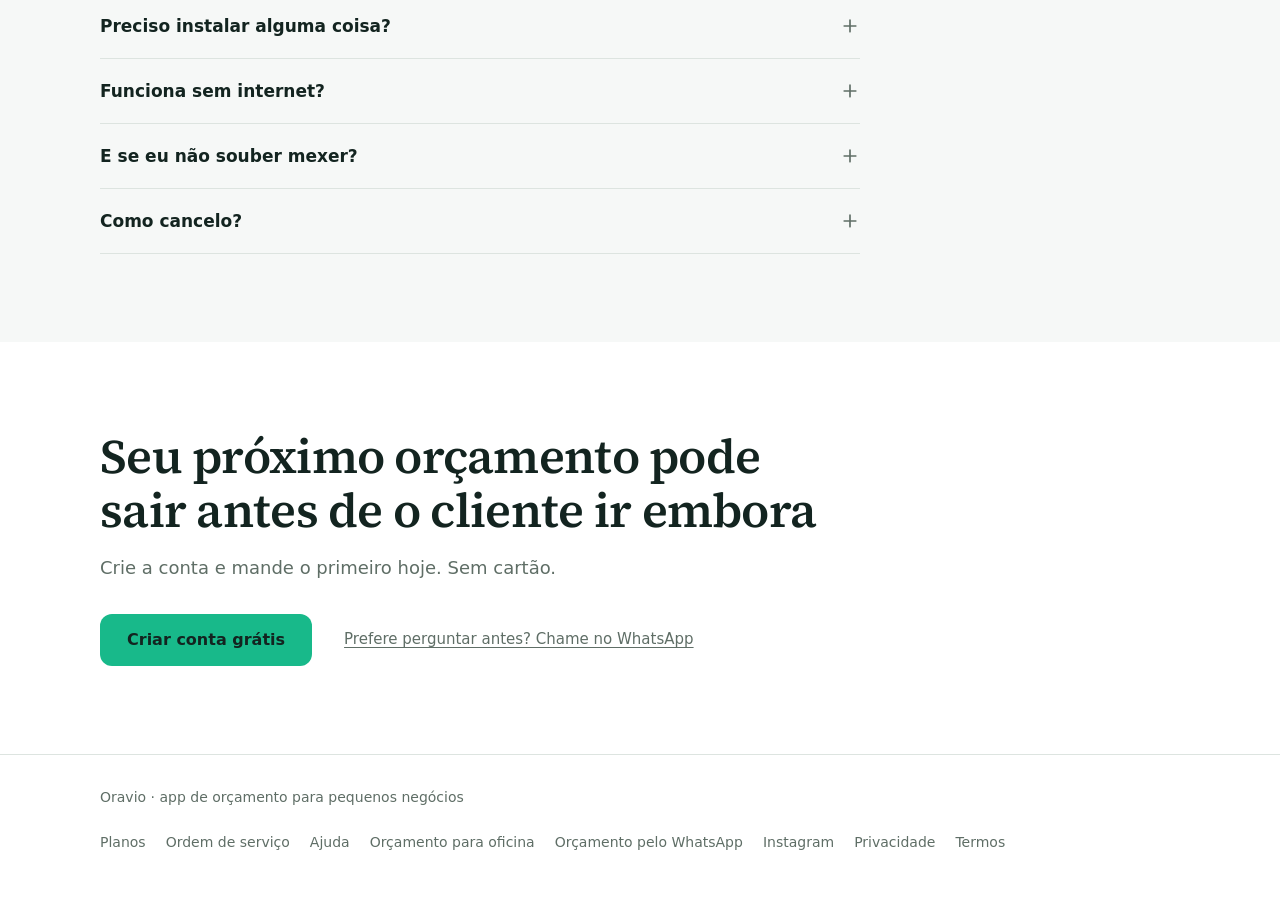
==== commit 3945fe47: "Home: ordem de servico na lista do que os planos pagos acrescentam A OS e o maior motivo para pagar " ====
--- a/index.html
+++ b/index.html
@@ -235,6 +235,7 @@
             <li>Tabela com 300 itens ou sem limite</li>
             <li>PDF só com a sua marca</li>
             <li>Aviso no celular quando o cliente abre</li>
+            <li>Ordem de serviço com fotos e assinatura</li>
           </ul>
         </div>
       </div>
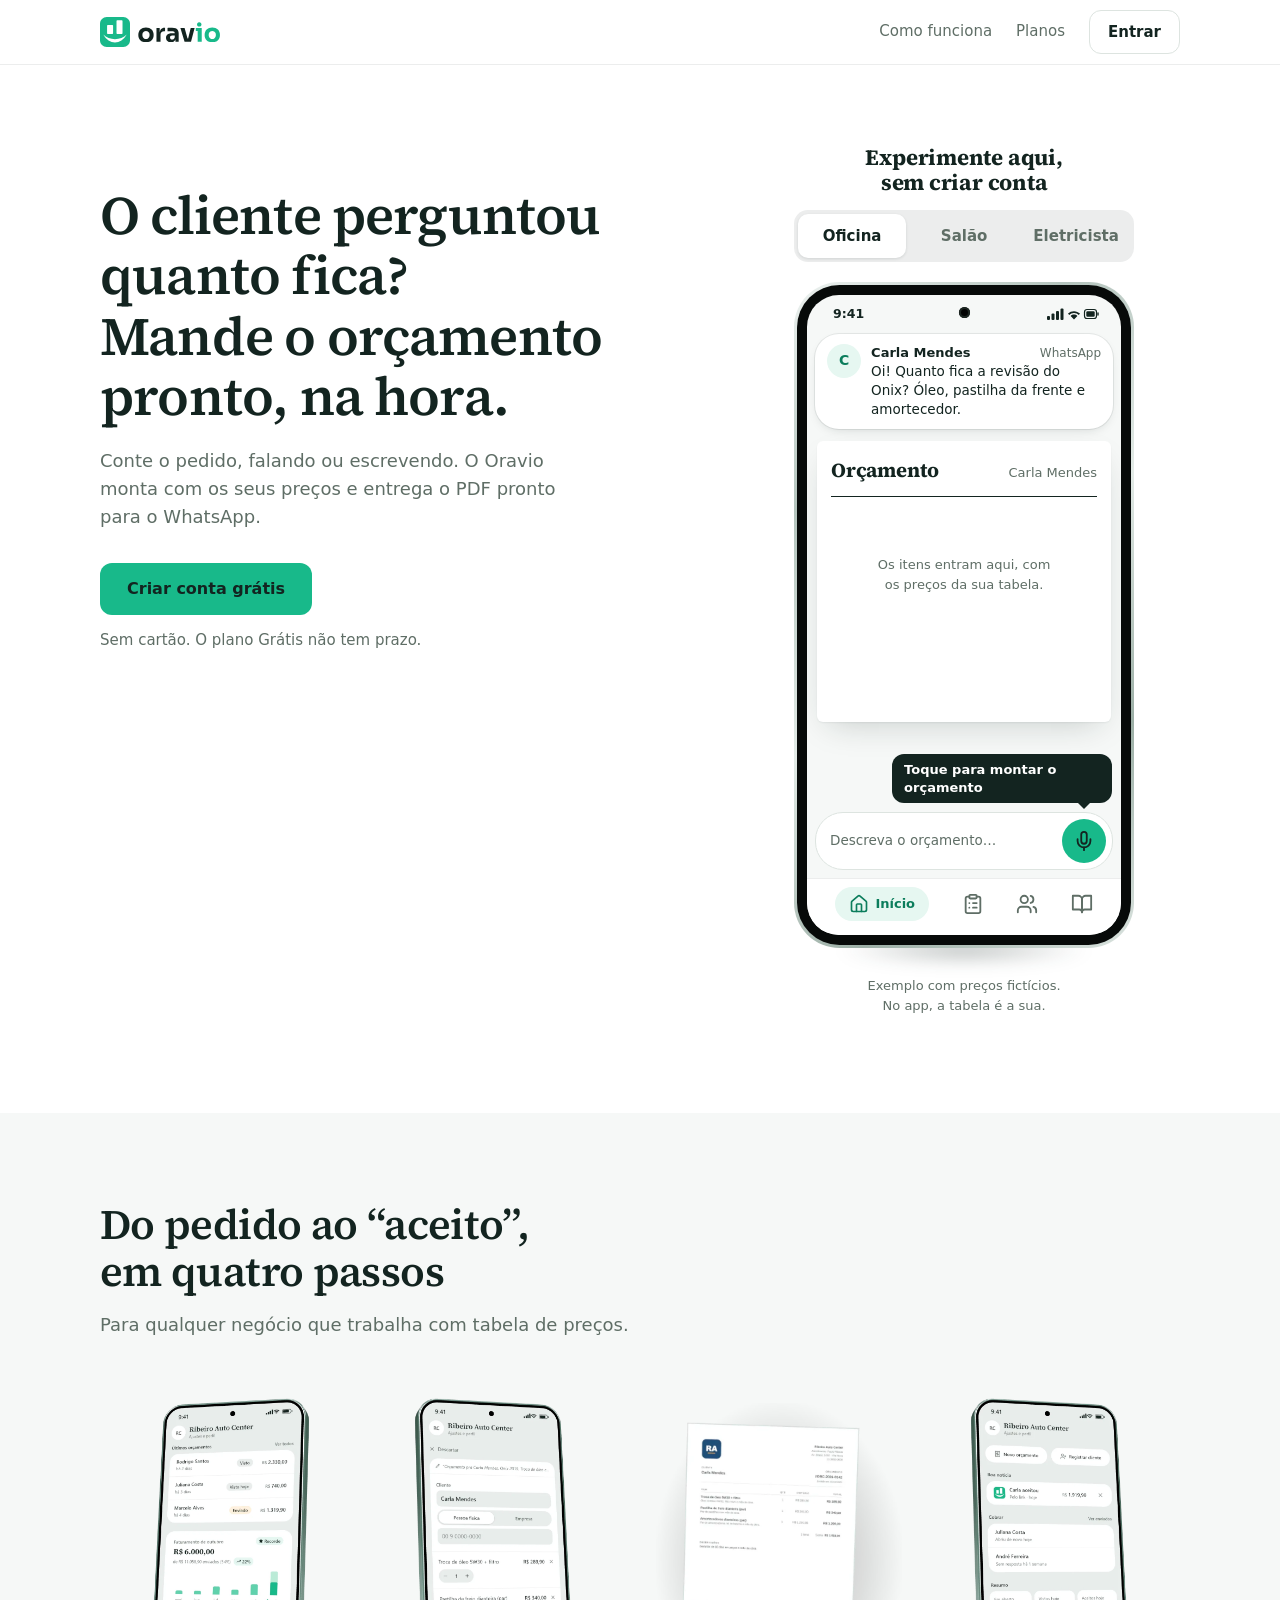
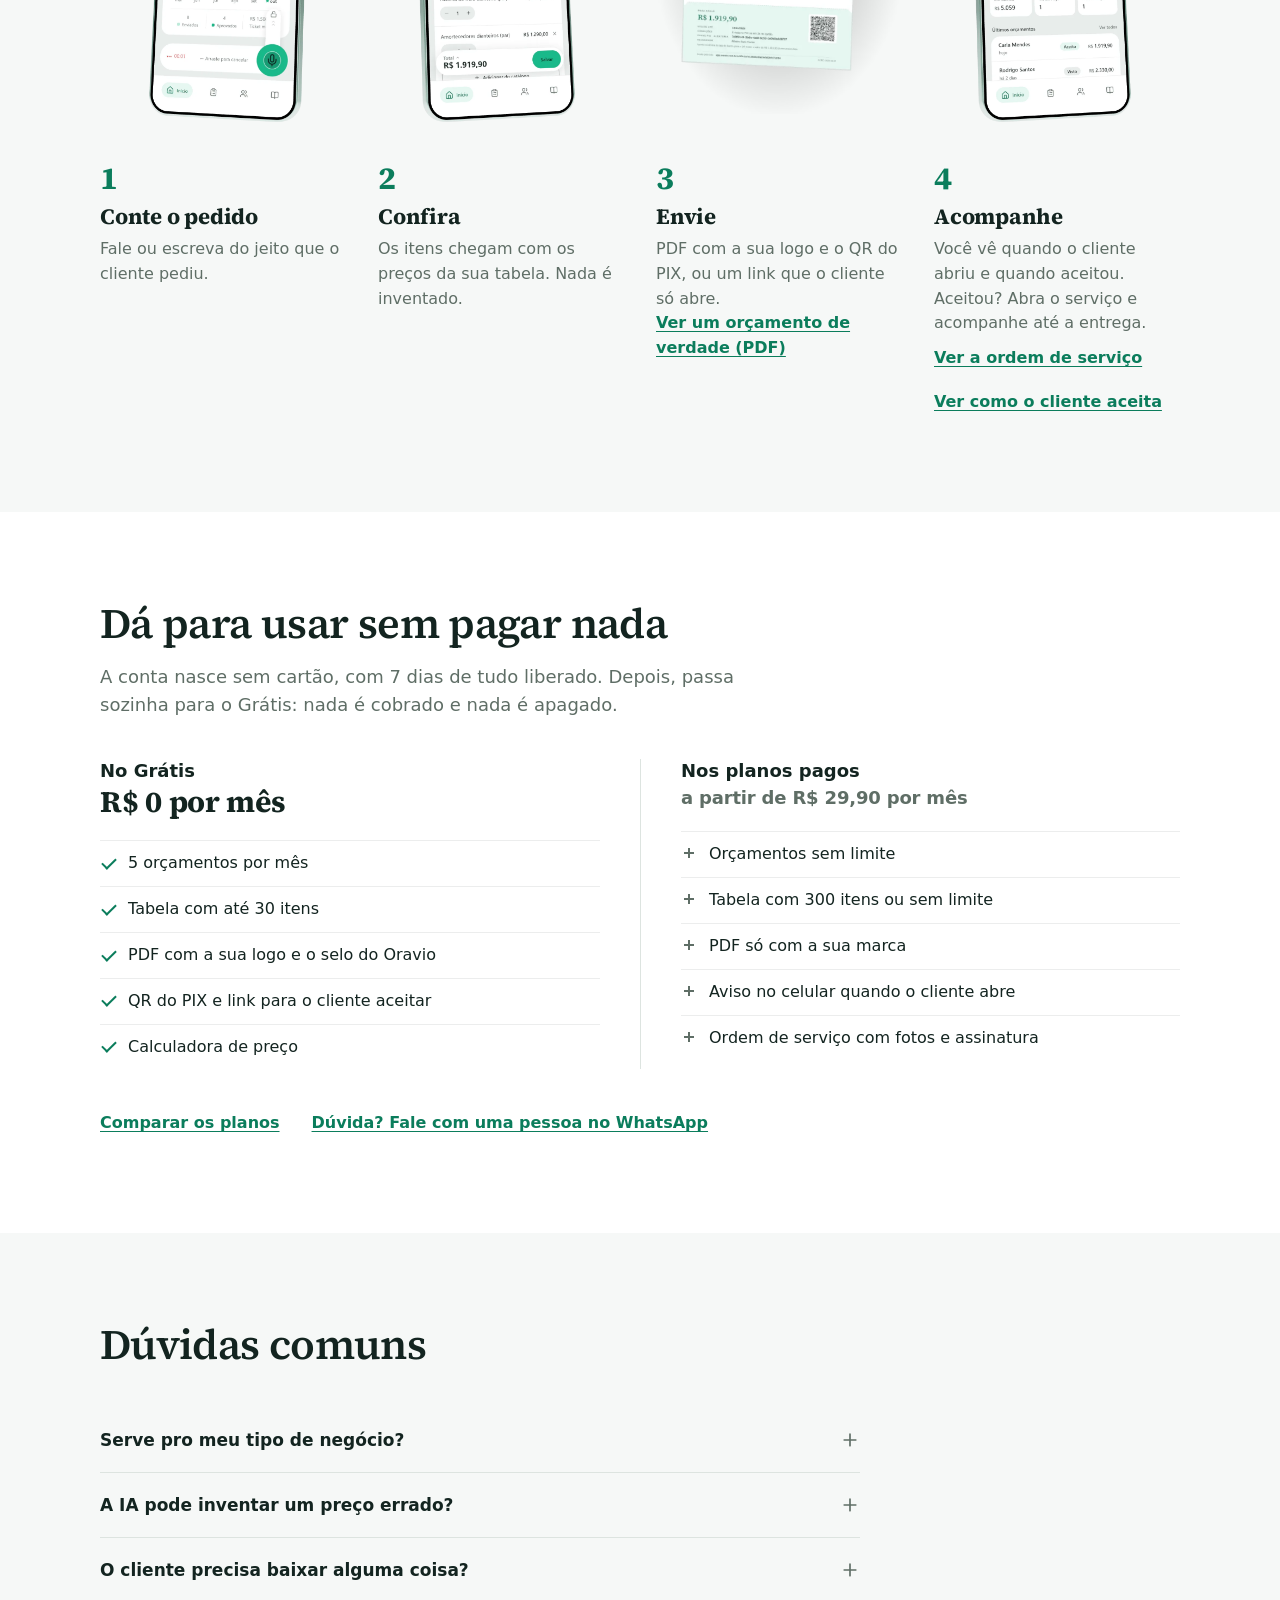
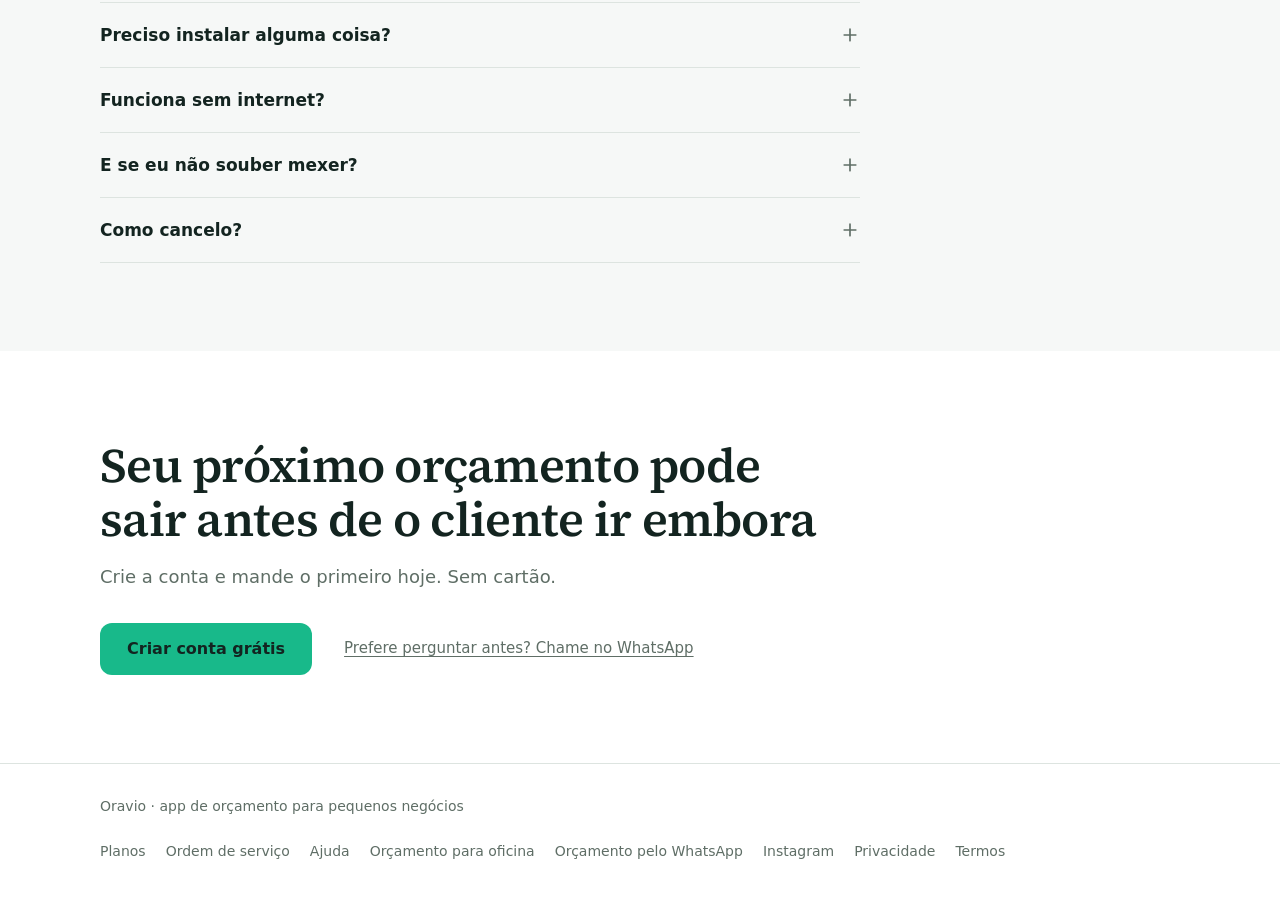
==== commit 6bbd5666: "Calculadora de preço na home, nos planos, na Ajuda e no llms.txt A calculadora do app vale para todo" ====
--- a/index.html
+++ b/index.html
@@ -226,6 +226,7 @@
             <li>Tabela com até 30 itens</li>
             <li>PDF com a sua logo e o selo do Oravio</li>
             <li>QR do PIX e link para o cliente aceitar</li>
+            <li>Calculadora de preço</li>
           </ul>
         </div>
         <div class="comparar-col comparar-pago">
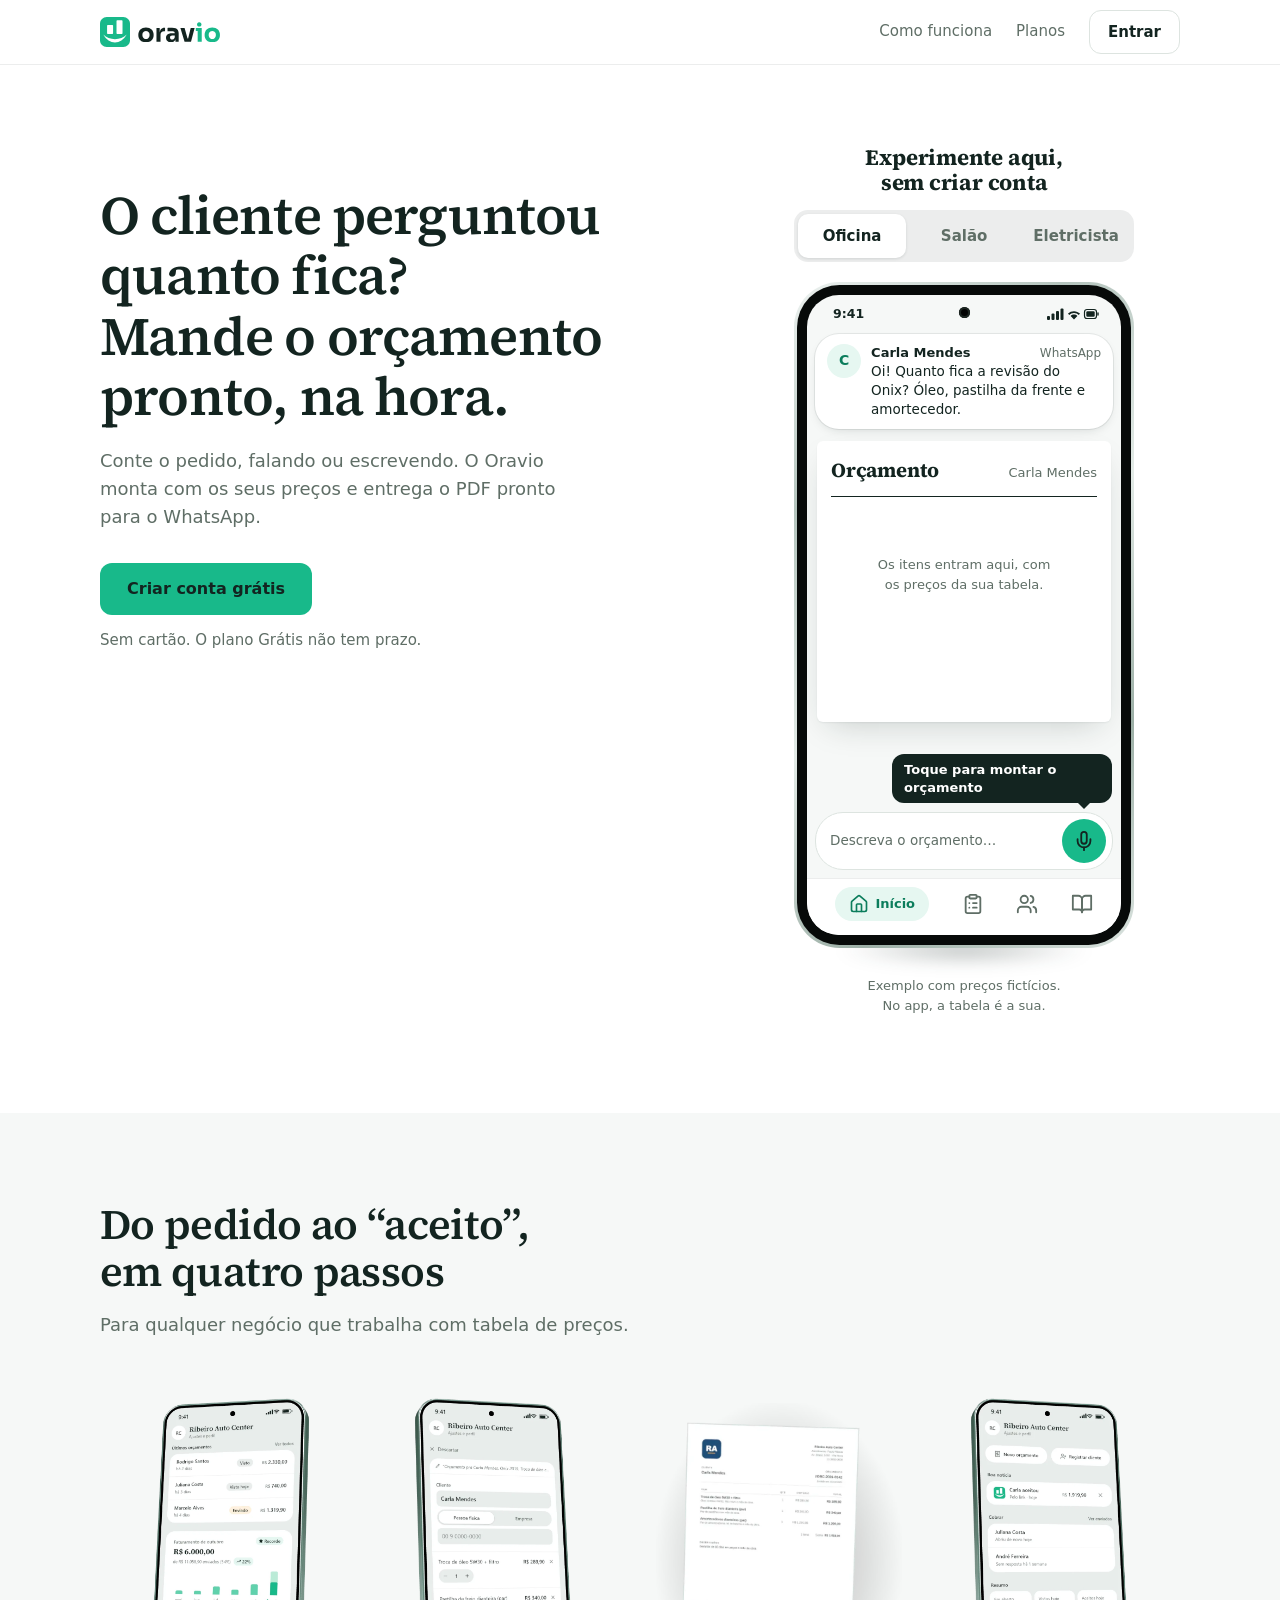
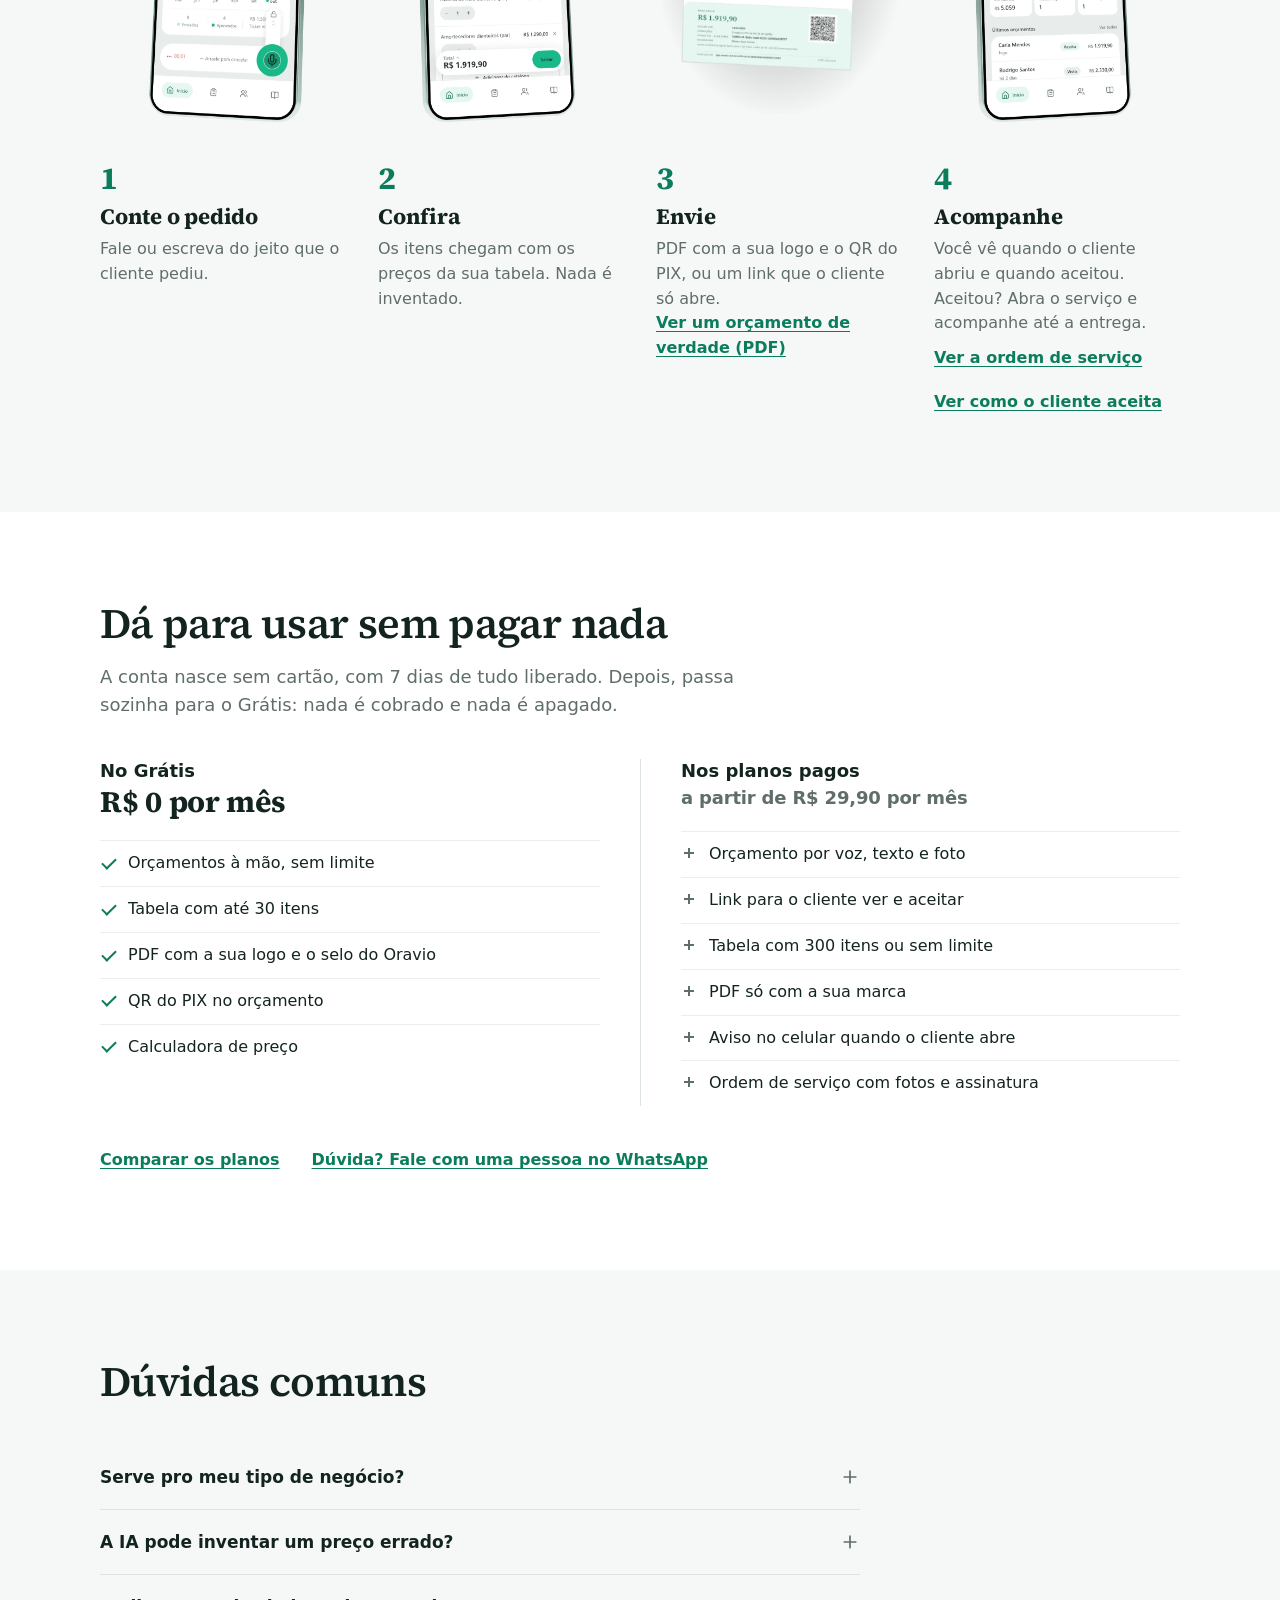
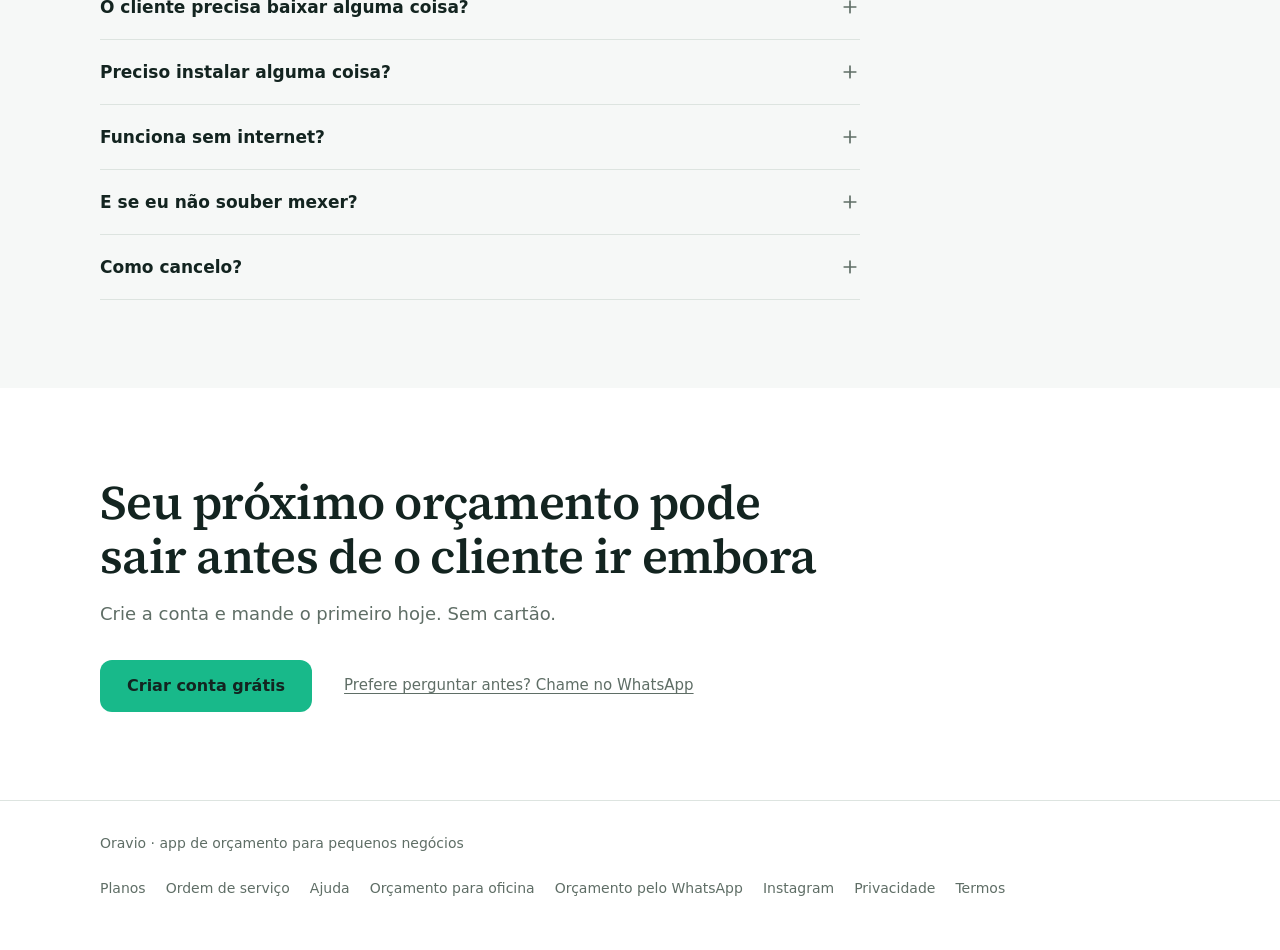
==== commit 877ca2c2: "Grátis manual: à mão sem limite, IA e link nos planos pagos Espelha o plano 039 do app (migração 109" ====
--- a/index.html
+++ b/index.html
@@ -222,17 +222,18 @@
         <div class="comparar-col">
           <h3>No Grátis <span class="preco">R$ 0 por mês</span></h3>
           <ul>
-            <li>5 orçamentos por mês</li>
+            <li>Orçamentos à mão, sem limite</li>
             <li>Tabela com até 30 itens</li>
             <li>PDF com a sua logo e o selo do Oravio</li>
-            <li>QR do PIX e link para o cliente aceitar</li>
+            <li>QR do PIX no orçamento</li>
             <li>Calculadora de preço</li>
           </ul>
         </div>
         <div class="comparar-col comparar-pago">
           <h3>Nos planos pagos <span class="preco">a partir de R$ 29,90 por mês</span></h3>
           <ul>
-            <li>Orçamentos sem limite</li>
+            <li>Orçamento por voz, texto e foto</li>
+            <li>Link para o cliente ver e aceitar</li>
             <li>Tabela com 300 itens ou sem limite</li>
             <li>PDF só com a sua marca</li>
             <li>Aviso no celular quando o cliente abre</li>
